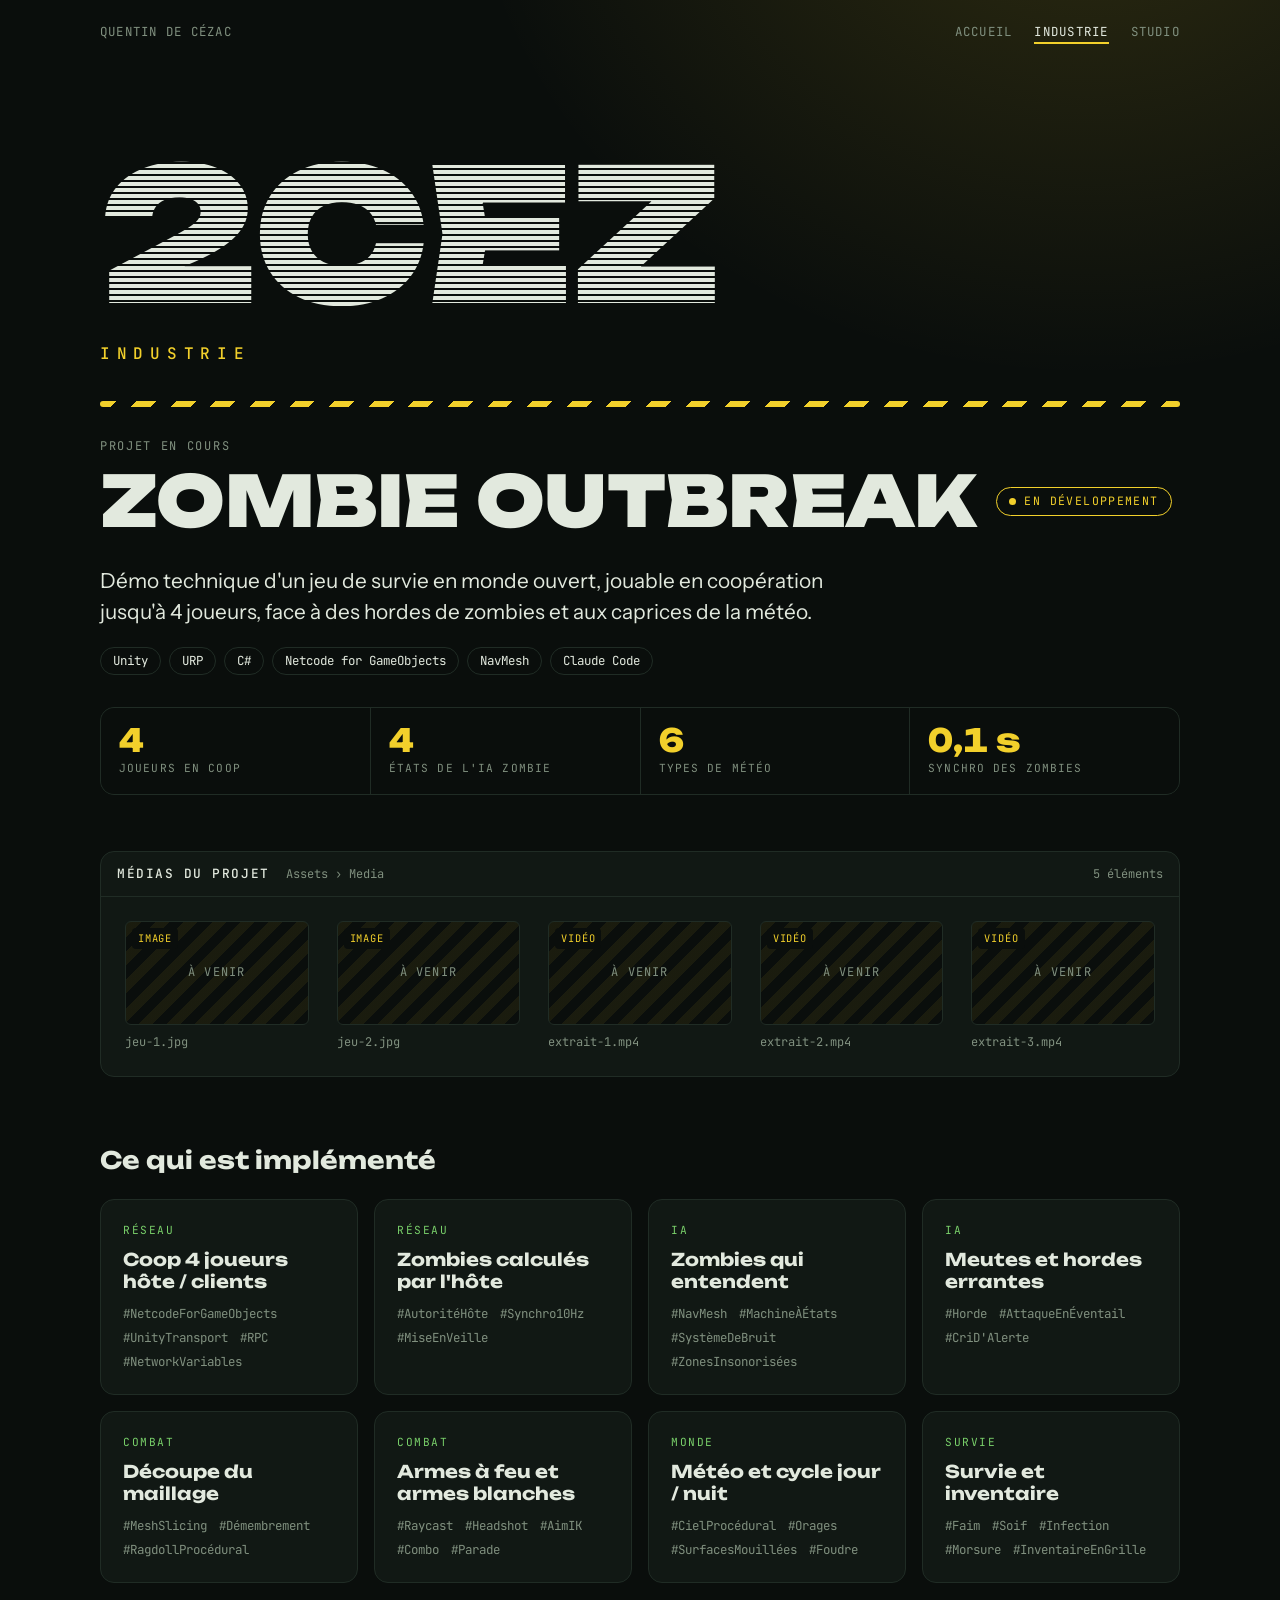
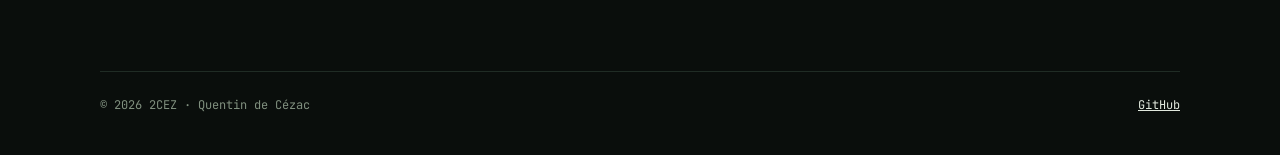
==== industrie.html @ fb358bf8 "Add files via upload" ====
<!DOCTYPE html>
<html lang="fr" data-page="industrie">
<head>
  <meta charset="UTF-8">
  <meta name="viewport" content="width=device-width, initial-scale=1, viewport-fit=cover">
  <title>2CEZ Industrie</title>
  <meta name="description" content="2CEZ Industrie : Zombie Outbreak, jeu vidéo en développement sous Unity.">
  <link rel="preconnect" href="https://fonts.googleapis.com">
  <link rel="preconnect" href="https://fonts.gstatic.com" crossorigin>
  <link rel="stylesheet" href="https://fonts.googleapis.com/css2?family=Instrument+Sans:wght@400;500;600&family=Instrument+Serif:ital@0;1&family=JetBrains+Mono:wght@400;500&family=Unbounded:wght@500;700;800;900&display=swap">
  <link rel="stylesheet" href="style.css">
</head>
<body>
  <div class="wrap">

    <header class="nav">
      <a href="./">Quentin de Cézac</a>
      <nav class="nav-links" aria-label="Navigation principale">
        <a href="./">Accueil</a>
        <a href="industrie.html" aria-current="page">Industrie</a>
        <a href="studio.html">Studio</a>
      </nav>
    </header>

    <main>
      <section class="hero">
        <h1 class="logo logo--glitch">
          <span class="glitch-box">
            <span class="logo-word" data-text="2CEZ">2CEZ</span>
            <span class="scan" aria-hidden="true"></span>
          </span>
          <span class="logo-sub">Industrie</span>
        </h1>
      </section>

      <section class="game">
        <p class="eyebrow">Projet en cours</p>
        <div class="game-head">
          <h2 class="game-title">ZOMBIE OUTBREAK</h2>
          <span class="status"><span class="status-dot"></span>En développement</span>
        </div>

        <p class="lede">Démo technique d'un jeu de survie en monde ouvert, jouable en coopération jusqu'à 4 joueurs, face à des hordes de zombies et aux caprices de la météo.</p>

        <ul class="tags">
          <li>Unity</li>
          <li>URP</li>
          <li>C#</li>
          <li>Netcode for GameObjects</li>
          <li>NavMesh</li>
          <li>Claude Code</li>
        </ul>

        <dl class="figures">
          <div><dt>Joueurs en coop</dt><dd>4</dd></div>
          <div><dt>États de l'IA zombie</dt><dd>4</dd></div>
          <div><dt>Types de météo</dt><dd>6</dd></div>
          <div><dt>Synchro des zombies</dt><dd>0,1 s</dd></div>
        </dl>
      </section>

      <!-- Inspiré de la fenêtre « Project » de Unity -->
      <section class="project" aria-labelledby="titre-medias">
        <header class="project-bar">
          <h2 id="titre-medias">Médias du projet</h2>
          <span class="path">Assets › Media</span>
          <span class="count">5 éléments</span>
        </header>

        <div class="assets">
          <button class="asset" type="button" data-type="image" data-src="images/jeu-1.jpg" data-caption="Capture d'écran 1">
            <span class="asset-thumb">
              <img src="images/jeu-1.jpg" alt="Capture d'écran 1 de Zombie Outbreak" loading="lazy">
              <span class="asset-empty">À venir</span>
              <span class="asset-kind">Image</span>
            </span>
            <span class="asset-name">jeu-1.jpg</span>
          </button>

          <button class="asset" type="button" data-type="image" data-src="images/jeu-2.jpg" data-caption="Capture d'écran 2">
            <span class="asset-thumb">
              <img src="images/jeu-2.jpg" alt="Capture d'écran 2 de Zombie Outbreak" loading="lazy">
              <span class="asset-empty">À venir</span>
              <span class="asset-kind">Image</span>
            </span>
            <span class="asset-name">jeu-2.jpg</span>
          </button>

          <button class="asset" type="button" data-type="video" data-src="videos/extrait-1.mp4" data-caption="Extrait vidéo 1">
            <span class="asset-thumb">
              <video src="videos/extrait-1.mp4#t=0.5" muted playsinline preload="metadata"></video>
              <span class="asset-empty">À venir</span>
              <span class="asset-kind">Vidéo</span>
            </span>
            <span class="asset-name">extrait-1.mp4</span>
          </button>

          <button class="asset" type="button" data-type="video" data-src="videos/extrait-2.mp4" data-caption="Extrait vidéo 2">
            <span class="asset-thumb">
              <video src="videos/extrait-2.mp4#t=0.5" muted playsinline preload="metadata"></video>
              <span class="asset-empty">À venir</span>
              <span class="asset-kind">Vidéo</span>
            </span>
            <span class="asset-name">extrait-2.mp4</span>
          </button>

          <button class="asset" type="button" data-type="video" data-src="videos/extrait-3.mp4" data-caption="Extrait vidéo 3">
            <span class="asset-thumb">
              <video src="videos/extrait-3.mp4#t=0.5" muted playsinline preload="metadata"></video>
              <span class="asset-empty">À venir</span>
              <span class="asset-kind">Vidéo</span>
            </span>
            <span class="asset-name">extrait-3.mp4</span>
          </button>
        </div>
      </section>

      <section class="features" aria-labelledby="titre-implemente">
        <h2 id="titre-implemente" class="section-title">Ce qui est implémenté</h2>
        <div class="feature-grid">
          <article class="feature">
            <span class="feature-k">Réseau</span>
            <h3>Coop 4 joueurs hôte / clients</h3>
            <ul class="hashtags"><li>#NetcodeForGameObjects</li><li>#UnityTransport</li><li>#RPC</li><li>#NetworkVariables</li></ul>
          </article>
          <article class="feature">
            <span class="feature-k">Réseau</span>
            <h3>Zombies calculés par l'hôte</h3>
            <ul class="hashtags"><li>#AutoritéHôte</li><li>#Synchro10Hz</li><li>#MiseEnVeille</li></ul>
          </article>
          <article class="feature">
            <span class="feature-k">IA</span>
            <h3>Zombies qui entendent</h3>
            <ul class="hashtags"><li>#NavMesh</li><li>#MachineÀÉtats</li><li>#SystèmeDeBruit</li><li>#ZonesInsonorisées</li></ul>
          </article>
          <article class="feature">
            <span class="feature-k">IA</span>
            <h3>Meutes et hordes errantes</h3>
            <ul class="hashtags"><li>#Horde</li><li>#AttaqueEnÉventail</li><li>#CriD'Alerte</li></ul>
          </article>
          <article class="feature">
            <span class="feature-k">Combat</span>
            <h3>Découpe du maillage</h3>
            <ul class="hashtags"><li>#MeshSlicing</li><li>#Démembrement</li><li>#RagdollProcédural</li></ul>
          </article>
          <article class="feature">
            <span class="feature-k">Combat</span>
            <h3>Armes à feu et armes blanches</h3>
            <ul class="hashtags"><li>#Raycast</li><li>#Headshot</li><li>#AimIK</li><li>#Combo</li><li>#Parade</li></ul>
          </article>
          <article class="feature">
            <span class="feature-k">Monde</span>
            <h3>Météo et cycle jour / nuit</h3>
            <ul class="hashtags"><li>#CielProcédural</li><li>#Orages</li><li>#SurfacesMouillées</li><li>#Foudre</li></ul>
          </article>
          <article class="feature">
            <span class="feature-k">Survie</span>
            <h3>Survie et inventaire</h3>
            <ul class="hashtags"><li>#Faim</li><li>#Soif</li><li>#Infection</li><li>#Morsure</li><li>#InventaireEnGrille</li></ul>
          </article>
        </div>
      </section>
    </main>

    <!-- Visionneuse qui s'ouvre au clic sur un média -->
    <dialog id="visionneuse" class="viewer" aria-label="Visionneuse des médias">
      <div class="viewer-top">
        <span class="viewer-count"></span>
        <button class="btn-ghost viewer-close" type="button">Fermer</button>
      </div>
      <div class="viewer-stage"></div>
      <div class="viewer-bottom">
        <button class="btn-ghost viewer-prev" type="button">← Précédent</button>
        <p class="viewer-caption"></p>
        <button class="btn-ghost viewer-next" type="button">Suivant →</button>
      </div>
    </dialog>

    <footer class="foot">
      <span>© 2026 2CEZ · Quentin de Cézac</span>
      <a href="https://github.com/2cez" target="_blank" rel="noopener">GitHub</a>
    </footer>

  </div>
  <script src="script.js"></script>
</body>
</html>
---- style.css ----
/* =========================================================
   2CEZ — style commun aux trois pages
   Mise en page : une colonne centrée. Le logo 2CEZ ouvre
   chaque page, puis vient le contenu propre à la page.
   Chaque page change de couleurs grâce à html[data-page].
   ========================================================= */

/* Transition douce du logo d'une page à l'autre (Chrome, Edge) */
@view-transition {
  navigation: auto;
}

/* ---------- 1. Les couleurs et les polices (tokens) ---------- */

/* Accueil : encre violette + le rouge-orangé de 2CEZ */
:root {
  color-scheme: dark;
  --bg: #0e0d12;
  --bg-2: #17151d;
  --fg: #ece8f1;
  --muted: #8f8a9c;
  --line: #2a2733;
  --accent: #eb4f34;
  --accent-2: #f2b33d;

  /* Couleurs des deux univers, utilisées sur l'accueil */
  --c-studio: #ff6a2b;
  --c-industrie: #f2d02b;

  --f-display: "Unbounded", "Arial Black", system-ui, sans-serif;
  --f-body: "Instrument Sans", "Segoe UI", system-ui, sans-serif;
  --f-mono: "JetBrains Mono", ui-monospace, Consolas, monospace;
  --f-serif: "Instrument Serif", Georgia, "Times New Roman", serif;

  --radius: 14px;
}

/* Studio : braise et ambre */
html[data-page="studio"] {
  --bg: #130d0a;
  --bg-2: #1e1511;
  --fg: #f4ebe3;
  --muted: #a8968a;
  --line: #372820;
  --accent: #ff6a2b;
  --accent-2: #ffc451;
}

/* Industrie : zone de quarantaine (noir verdâtre, jaune danger) */
html[data-page="industrie"] {
  --bg: #0a0e0c;
  --bg-2: #111814;
  --fg: #e2e9de;
  --muted: #80907f;
  --line: #202c25;
  --accent: #f2d02b;
  --accent-2: #79d06a;
}

/* ---------- 2. Bases ---------- */

*,
*::before,
*::after {
  box-sizing: border-box;
}

html {
  background-color: var(--bg);
}

body {
  margin: 0;
  min-height: 100vh;
  background-color: var(--bg);
  background-image: radial-gradient(70% 45% at 85% -10%, color-mix(in srgb, var(--accent) 16%, transparent), transparent 70%);
  background-repeat: no-repeat;
  color: var(--fg);
  font-family: var(--f-body);
  font-size: 1.0625rem;
  line-height: 1.6;
  padding-left: max(16px, env(safe-area-inset-left, 0px));
  padding-right: max(16px, env(safe-area-inset-right, 0px));
}

img,
video {
  display: block;
  max-width: 100%;
}

a {
  color: inherit;
}

:focus-visible {
  outline: 2px solid var(--accent);
  outline-offset: 3px;
  border-radius: 4px;
}

.visually-hidden {
  position: absolute;
  width: 1px;
  height: 1px;
  overflow: hidden;
  clip-path: inset(50%);
  white-space: nowrap;
}

.wrap {
  max-width: 1080px;
  margin-inline: auto;
}

/* ---------- 3. Navigation ---------- */

.nav {
  display: flex;
  flex-wrap: wrap;
  justify-content: space-between;
  align-items: center;
  gap: 12px 24px;
  padding-block: 22px;
  font-family: var(--f-mono);
  font-size: 0.78rem;
  letter-spacing: 0.1em;
  text-transform: uppercase;
}

.nav a {
  color: var(--muted);
  text-decoration: none;
  transition: color 0.2s;
}

.nav a:hover,
.nav a[aria-current="page"] {
  color: var(--fg);
}

.nav-links {
  display: flex;
  gap: 22px;
}

.nav-links a[aria-current="page"] {
  box-shadow: 0 2px 0 var(--accent);
}

/* ---------- 4. Le logo 2CEZ ---------- */

.hero {
  padding-block: clamp(32px, 7vw, 88px) 40px;
}

.logo {
  view-transition-name: brand;
  margin: 0;
  font-family: var(--f-display);
  font-weight: 900;
  font-size: clamp(4.2rem, 21vw, 11.5rem);
  line-height: 0.9;
  letter-spacing: -0.02em;
}

.logo-sub {
  display: block;
  margin-top: 0.9rem;
  font-family: var(--f-mono);
  font-weight: 500;
  font-size: clamp(0.8rem, 1.6vw, 1rem);
  letter-spacing: 0.42em;
  text-transform: uppercase;
  color: var(--accent);
}

/* Accueil : les lettres montent puis un reflet les traverse */
.logo--home .l {
  display: inline-block;
  background-image: linear-gradient(100deg, var(--fg) 0 40%, var(--accent-2) 48%, var(--accent) 53%, var(--fg) 61% 100%);
  background-size: 320% 100%;
  background-position: 100% 0;
  -webkit-background-clip: text;
  background-clip: text;
  color: transparent;
  animation:
    rise 0.9s cubic-bezier(0.2, 0.8, 0.2, 1) both,
    sheen 2.2s ease-in-out both;
  animation-delay: calc(var(--i) * 90ms), calc(0.9s + var(--i) * 90ms);
}

.logo--home:hover .l {
  animation: sheen-again 1.4s ease-in-out both;
  animation-delay: calc(var(--i) * 70ms);
}

@keyframes rise {
  from {
    transform: translateY(0.3em);
    opacity: 0.15;
  }
}

@keyframes sheen {
  from { background-position: 100% 0; }
  to { background-position: 0% 0; }
}

@keyframes sheen-again {
  from { background-position: 100% 0; }
  to { background-position: 0% 0; }
}

/* Petites barres de signal sous le logo */
.signal {
  display: flex;
  align-items: flex-end;
  gap: 4px;
  height: 28px;
  margin-top: 28px;
}

.signal i {
  width: 4px;
  height: 100%;
  border-radius: 2px;
  background: var(--accent);
  transform-origin: bottom;
  transform: scaleY(0.3);
  animation: pulse 1.4s ease-in-out infinite;
  animation-delay: var(--d);
}

@keyframes pulse {
  0%, 100% { transform: scaleY(0.2); }
  50% { transform: scaleY(1); }
}

/* Accueil et Studio : le logo est dessiné dans un canvas.
   Les lettres « de secours » s'affichent tant que le canvas n'est pas prêt. */
.logo--canvas canvas {
  display: none;
  max-width: 100%;
}

.logo--canvas.is-live canvas {
  display: block;
}

.logo--canvas.is-live .logo-fallback {
  display: none;
}

.logo--home canvas {
  cursor: crosshair;
}

.logo--fire .logo-fallback {
  display: block;
  background-image: linear-gradient(to top, var(--accent), var(--accent-2));
  -webkit-background-clip: text;
  background-clip: text;
  color: transparent;
}

/* Industrie : lettres à lignes de balayage, qui « buggent » */
.logo--glitch .logo-word {
  position: relative;
  display: inline-block;
  background-image: repeating-linear-gradient(to bottom, var(--fg) 0 4px, transparent 4px 6px);
  -webkit-background-clip: text;
  background-clip: text;
  color: transparent;
}

.logo--glitch .logo-word::before,
.logo--glitch .logo-word::after {
  content: attr(data-text);
  position: absolute;
  inset: 0;
  clip-path: inset(100% 0 0 0);
}

.logo--glitch .logo-word::before {
  color: var(--accent);
  animation: glitch-a 3.4s infinite steps(1);
}

.logo--glitch .logo-word::after {
  color: var(--accent-2);
  animation: glitch-b 2.9s infinite steps(1);
}

/* Industrie : une ligne de scanner balaie le logo, qui tremble parfois */
.glitch-box {
  position: relative;
  display: inline-block;
  overflow: hidden;
  animation: jitter 4.2s infinite steps(1);
}

.scan {
  position: absolute;
  left: 0;
  right: 0;
  top: -25%;
  height: 22%;
  background: linear-gradient(to bottom, transparent, color-mix(in srgb, var(--accent-2) 45%, transparent), transparent);
  mix-blend-mode: screen;
  pointer-events: none;
  animation: scan 3.2s linear infinite;
}

@keyframes scan {
  to { top: 105%; }
}

@keyframes jitter {
  0%, 92%, 100% { filter: none; transform: none; }
  93% { filter: drop-shadow(-4px 0 var(--accent)) drop-shadow(4px 0 var(--accent-2)); transform: translateX(3px) skewX(-4deg); }
  95% { filter: drop-shadow(3px 0 var(--accent)) drop-shadow(-3px 0 var(--accent-2)); transform: translateX(-2px); }
}

@keyframes glitch-a {
  0%, 84%, 100% { clip-path: inset(100% 0 0 0); transform: none; }
  86% { clip-path: inset(12% 0 64% 0); transform: translateX(-0.05em); }
  89% { clip-path: inset(58% 0 18% 0); transform: translateX(0.04em); }
  92% { clip-path: inset(34% 0 44% 0); transform: translateX(-0.02em); }
}

@keyframes glitch-b {
  0%, 78%, 100% { clip-path: inset(100% 0 0 0); transform: none; }
  80% { clip-path: inset(70% 0 6% 0); transform: translateX(0.05em); }
  83% { clip-path: inset(4% 0 80% 0); transform: translateX(-0.03em); }
}

/* ---------- 5. Textes communs ---------- */

.lede {
  max-width: 52ch;
  margin: 28px 0 0;
  font-size: clamp(1.1rem, 2vw, 1.3rem);
  line-height: 1.5;
  text-wrap: pretty;
}

/* Citation de l'accueil */
.quote {
  position: relative;
  max-width: 42ch;
  margin: 44px 0 0;
  padding-left: clamp(20px, 3vw, 32px);
  border-left: 2px solid var(--accent);
}

.quote blockquote {
  margin: 0;
}

.quote p {
  margin: 0;
  font-family: var(--f-serif);
  font-style: italic;
  font-size: clamp(1.5rem, 3.4vw, 2.3rem);
  line-height: 1.2;
  text-wrap: balance;
}

.quote p::before {
  content: "« ";
  color: var(--accent);
}

.quote p::after {
  content: " »";
  color: var(--accent);
}

.quote figcaption {
  margin-top: 14px;
  font-family: var(--f-mono);
  font-size: 0.78rem;
  letter-spacing: 0.18em;
  text-transform: uppercase;
  color: var(--muted);
}

.quote figcaption::before {
  content: "— ";
  color: var(--accent-2);
}

.eyebrow {
  margin: 0 0 10px;
  font-family: var(--f-mono);
  font-size: 0.75rem;
  letter-spacing: 0.14em;
  text-transform: uppercase;
  color: var(--muted);
}

.status {
  display: inline-flex;
  align-items: center;
  gap: 8px;
  width: fit-content;
  padding: 4px 12px;
  border: 1px solid currentColor;
  border-radius: 999px;
  font-family: var(--f-mono);
  font-size: 0.72rem;
  letter-spacing: 0.12em;
  text-transform: uppercase;
  color: var(--c-industrie);
}

html[data-page="industrie"] .status {
  color: var(--accent);
}

.status-dot {
  width: 7px;
  height: 7px;
  border-radius: 50%;
  background: currentColor;
  animation: blink 1.6s steps(2, start) infinite;
}

@keyframes blink {
  to { visibility: hidden; }
}

.tags {
  display: flex;
  flex-wrap: wrap;
  gap: 8px;
  margin: 20px 0 0;
  padding: 0;
  list-style: none;
}

.tags li {
  padding: 3px 12px;
  border: 1px solid var(--line);
  border-radius: 999px;
  font-family: var(--f-mono);
  font-size: 0.78rem;
  color: var(--fg);
}

.btn {
  display: inline-flex;
  align-items: center;
  gap: 8px;
  padding: 10px 18px;
  border: 1px solid var(--accent);
  border-radius: 999px;
  background: transparent;
  color: var(--accent);
  font: 500 0.9rem var(--f-body);
  text-decoration: none;
  cursor: pointer;
  transition: background 0.2s, color 0.2s;
}

.btn:hover {
  background: var(--accent);
  color: var(--bg);
}

.btn[aria-disabled="true"] {
  opacity: 0.55;
  cursor: not-allowed;
}

.btn[aria-disabled="true"]:hover {
  background: transparent;
  color: var(--accent);
}

/* ---------- 6. Accueil : les deux portes ---------- */

.doors {
  display: grid;
  grid-template-columns: repeat(auto-fit, minmax(min(100%, 320px), 1fr));
  gap: 16px;
  margin-top: 24px;
}

.door {
  --door: var(--accent);
  position: relative;
  display: flex;
  flex-direction: column;
  gap: 14px;
  min-height: 270px;
  padding: 30px 28px 26px;
  overflow: hidden;
  border: 1px solid var(--line);
  border-radius: var(--radius);
  background: var(--bg-2);
  color: var(--fg);
  text-decoration: none;
  transition: border-color 0.25s, transform 0.25s;
}

.door:hover,
.door:focus-visible {
  border-color: var(--door);
  transform: translateY(-3px);
}

.door--industrie {
  --door: var(--c-industrie);
}

.door--studio {
  --door: var(--c-studio);
  background-image: radial-gradient(90% 80% at 100% 100%, color-mix(in srgb, var(--c-studio) 18%, transparent), transparent 70%);
}

/* Bande « danger » en haut de la porte du jeu */
.door--industrie::before {
  content: "";
  position: absolute;
  inset: 0 0 auto;
  height: 6px;
  background: repeating-linear-gradient(-45deg, var(--c-industrie) 0 12px, transparent 12px 24px);
}

.door-label {
  font-family: var(--f-mono);
  font-size: 0.72rem;
  letter-spacing: 0.14em;
  text-transform: uppercase;
  color: var(--door);
}

.door-title {
  font-family: var(--f-display);
  font-weight: 800;
  font-size: clamp(1.7rem, 4.2vw, 2.5rem);
  line-height: 1.02;
  text-wrap: balance;
}

.door-meta {
  color: var(--muted);
}

.door-cta {
  margin-top: auto;
  font-weight: 600;
  color: var(--door);
}

.facts {
  display: grid;
  grid-template-columns: repeat(auto-fit, minmax(min(100%, 220px), 1fr));
  gap: 24px;
  margin-top: 56px;
  padding-top: 24px;
  border-top: 1px solid var(--line);
}

.fact {
  display: flex;
  flex-direction: column;
  gap: 4px;
}

.fact-k {
  font-family: var(--f-mono);
  font-size: 0.72rem;
  letter-spacing: 0.14em;
  text-transform: uppercase;
  color: var(--muted);
}

/* ---------- 7. Studio ---------- */

.viz {
  display: block;
  width: 100%;
  height: 110px;
  margin-block: 8px 44px;
  border-bottom: 1px solid var(--line);
}

.crates {
  display: grid;
  grid-template-columns: repeat(auto-fit, minmax(min(100%, 420px), 1fr));
  gap: 40px;
}

.crate {
  min-width: 0;
}

.crate-head {
  display: flex;
  align-items: baseline;
  justify-content: space-between;
  gap: 12px;
  padding-bottom: 10px;
  margin-bottom: 8px;
  border-bottom: 1px solid var(--line);
}

.crate-head h2 {
  margin: 0;
  font-family: var(--f-display);
  font-weight: 700;
  font-size: 1.5rem;
}

.crate-count {
  font-family: var(--f-mono);
  font-size: 0.75rem;
  letter-spacing: 0.1em;
  text-transform: uppercase;
  color: var(--muted);
}

.tracklist {
  display: grid;
  gap: 4px;
  margin: 0;
  padding: 0;
  list-style: none;
}

.track {
  display: grid;
  grid-template-columns: 72px minmax(0, 1fr) auto;
  align-items: center;
  gap: 16px;
  padding: 10px;
  border-radius: 12px;
  transition: background 0.2s;
}

.track:hover,
.track.is-current {
  background: var(--bg-2);
}

.cover {
  display: block;
  width: 72px;
  height: 72px;
  border-radius: 8px;
}

.t-info {
  min-width: 0;
}

.t-title {
  display: block;
  font-weight: 600;
  font-size: 1.05rem;
}

.t-meta {
  display: block;
  font-family: var(--f-mono);
  font-size: 0.75rem;
  letter-spacing: 0.06em;
  color: var(--muted);
  font-variant-numeric: tabular-nums;
}

.t-progress {
  display: block;
  width: 100%;
  margin: 8px 0 0;
  accent-color: var(--accent);
}

.t-progress:disabled {
  opacity: 0.35;
}

.t-play {
  display: grid;
  place-items: center;
  width: 46px;
  height: 46px;
  border: 1px solid var(--line);
  border-radius: 50%;
  background: transparent;
  color: var(--fg);
  cursor: pointer;
  transition: border-color 0.2s, color 0.2s, background 0.2s;
}

.t-play:hover {
  border-color: var(--accent);
  color: var(--accent);
}

.t-play .i-pause,
.track.is-playing .t-play .i-play {
  display: none;
}

.track.is-playing .t-play .i-pause {
  display: block;
}

.track.is-playing .t-play {
  border-color: var(--accent);
  background: var(--accent);
  color: var(--bg);
}

.track.is-missing .t-play {
  opacity: 0.35;
  cursor: not-allowed;
}

.track.is-missing .t-progress {
  visibility: hidden;
}

.track.is-missing .t-duree {
  color: var(--accent-2);
}

.cloud {
  display: flex;
  flex-wrap: wrap;
  align-items: center;
  justify-content: space-between;
  gap: 16px;
  margin-top: 56px;
  padding: 22px 24px;
  border: 1px dashed var(--line);
  border-radius: var(--radius);
}

.cloud p {
  margin: 0;
}

.rights {
  max-width: 70ch;
  margin: 0;
  font-size: 0.75rem;
  color: var(--muted);
}

/* ---------- 8. Industrie ---------- */

.game {
  position: relative;
  padding-top: 36px;
}

/* Ruban de quarantaine */
.game::before {
  content: "";
  position: absolute;
  inset: 0 0 auto;
  height: 6px;
  border-radius: 3px;
  background: repeating-linear-gradient(-45deg, var(--accent) 0 14px, var(--bg) 14px 28px);
}

.game-head {
  display: flex;
  flex-wrap: wrap;
  align-items: center;
  gap: 12px 20px;
}

.game-title {
  margin: 0;
  font-family: var(--f-display);
  font-weight: 900;
  font-size: clamp(2rem, 7vw, 4.4rem);
  line-height: 1;
  letter-spacing: -0.01em;
  text-wrap: balance;
}

/* Chiffres clés du jeu */
.figures {
  display: grid;
  grid-template-columns: repeat(auto-fit, minmax(min(100%, 150px), 1fr));
  gap: 1px;
  margin: 32px 0 0;
  overflow: hidden;
  border: 1px solid var(--line);
  border-radius: var(--radius);
  background: var(--line);
}

.figures div {
  display: flex;
  flex-direction: column-reverse;
  gap: 4px;
  padding: 16px 18px;
  background: var(--bg);
}

.figures dt {
  font-family: var(--f-mono);
  font-size: 0.7rem;
  letter-spacing: 0.1em;
  text-transform: uppercase;
  color: var(--muted);
}

.figures dd {
  margin: 0;
  font-family: var(--f-display);
  font-weight: 800;
  font-size: 2rem;
  line-height: 1;
  color: var(--accent);
  font-variant-numeric: tabular-nums;
}

/* Fonctionnalités implémentées */
.features {
  margin-top: 64px;
}

.section-title {
  margin: 0 0 20px;
  font-family: var(--f-display);
  font-weight: 700;
  font-size: 1.5rem;
}

.feature-grid {
  display: grid;
  grid-template-columns: repeat(auto-fit, minmax(min(100%, 230px), 1fr));
  gap: 16px;
}

.feature {
  display: flex;
  flex-direction: column;
  gap: 8px;
  min-width: 0;
  padding: 22px;
  border: 1px solid var(--line);
  border-radius: var(--radius);
  background: var(--bg-2);
  transition: border-color 0.2s;
}

.feature:hover {
  border-color: color-mix(in srgb, var(--accent) 50%, var(--line));
}

.feature-k {
  font-family: var(--f-mono);
  font-size: 0.7rem;
  letter-spacing: 0.14em;
  text-transform: uppercase;
  color: var(--accent-2);
}

.feature h3 {
  margin: 0;
  font-family: var(--f-display);
  font-weight: 700;
  font-size: 1.1rem;
  line-height: 1.25;
}

.hashtags {
  display: flex;
  flex-wrap: wrap;
  gap: 4px 12px;
  margin: 4px 0 0;
  padding: 0;
  list-style: none;
  font-family: var(--f-mono);
  font-size: 0.78rem;
  color: var(--muted);
}

.feature code {
  margin-top: auto;
  padding-top: 10px;
  font-family: var(--f-mono);
  font-size: 0.72rem;
  color: var(--fg);
  overflow-wrap: anywhere;
}

.project {
  margin-top: 56px;
  overflow: hidden;
  border: 1px solid var(--line);
  border-radius: var(--radius);
  background: var(--bg-2);
}

.project-bar {
  display: flex;
  flex-wrap: wrap;
  align-items: baseline;
  gap: 6px 16px;
  padding: 12px 16px;
  border-bottom: 1px solid var(--line);
  font-family: var(--f-mono);
  font-size: 0.75rem;
}

.project-bar h2 {
  margin: 0;
  font-family: var(--f-mono);
  font-weight: 500;
  font-size: 0.8rem;
  letter-spacing: 0.12em;
  text-transform: uppercase;
}

.path {
  color: var(--muted);
}

.count {
  margin-left: auto;
  color: var(--muted);
}

.assets {
  display: grid;
  grid-template-columns: repeat(auto-fill, minmax(min(100%, 190px), 1fr));
  gap: 12px;
  padding: 16px;
}

.asset {
  display: flex;
  flex-direction: column;
  gap: 8px;
  padding: 8px;
  border: 0;
  border-radius: 10px;
  background: transparent;
  color: var(--fg);
  font: inherit;
  text-align: left;
  cursor: pointer;
}

.asset:hover,
.asset:focus-visible {
  background: color-mix(in srgb, var(--accent) 10%, transparent);
}

.asset-thumb {
  position: relative;
  display: block;
  max-width: 100%;
  aspect-ratio: 16 / 9;
  overflow: hidden;
  border: 1px solid var(--line);
  border-radius: 6px;
  background: var(--bg);
}

.asset-thumb img,
.asset-thumb video {
  width: 100%;
  height: 100%;
  object-fit: cover;
}

.asset-empty {
  display: none;
  position: absolute;
  inset: 0;
  place-items: center;
  font-family: var(--f-mono);
  font-size: 0.75rem;
  letter-spacing: 0.1em;
  text-transform: uppercase;
  color: var(--muted);
  background: repeating-linear-gradient(-45deg, transparent 0 10px, color-mix(in srgb, var(--accent) 7%, transparent) 10px 20px);
}

.asset.is-missing .asset-empty {
  display: grid;
}

.asset.is-missing img,
.asset.is-missing video {
  visibility: hidden;
}

.asset-kind {
  position: absolute;
  top: 6px;
  left: 6px;
  padding: 2px 6px;
  border-radius: 4px;
  background: var(--bg);
  font-family: var(--f-mono);
  font-size: 0.65rem;
  letter-spacing: 0.08em;
  text-transform: uppercase;
  color: var(--accent);
}

.asset-name {
  font-family: var(--f-mono);
  font-size: 0.75rem;
  color: var(--muted);
  text-align: center;
  overflow-wrap: anywhere;
}

/* Visionneuse plein écran */
.viewer {
  width: min(1000px, calc(100vw - 32px));
  max-height: calc(100vh - 32px);
  padding: 0;
  overflow: auto;
  border: 1px solid var(--line);
  border-radius: var(--radius);
  background: var(--bg);
  color: var(--fg);
}

.viewer::backdrop {
  background: rgba(4, 6, 5, 0.85);
}

.viewer-top,
.viewer-bottom {
  display: flex;
  align-items: center;
  justify-content: space-between;
  gap: 12px;
  padding: 10px 14px;
  font-family: var(--f-mono);
  font-size: 0.78rem;
}

.viewer-caption {
  flex: 1;
  margin: 0;
  text-align: center;
  color: var(--muted);
}

.viewer-stage {
  display: grid;
  place-items: center;
  aspect-ratio: 16 / 9;
  max-width: 100%;
  background: var(--bg-2);
}

.viewer-stage img,
.viewer-stage video {
  width: 100%;
  height: 100%;
  object-fit: contain;
}

.viewer-empty {
  padding: 24px;
  font-family: var(--f-mono);
  font-size: 0.85rem;
  color: var(--muted);
  text-align: center;
}

.btn-ghost {
  padding: 6px 12px;
  border: 1px solid var(--line);
  border-radius: 999px;
  background: transparent;
  color: var(--fg);
  font: inherit;
  cursor: pointer;
}

.btn-ghost:hover {
  border-color: var(--accent);
  color: var(--accent);
}

/* ---------- 9. Pied de page ---------- */

.foot {
  display: flex;
  flex-wrap: wrap;
  justify-content: space-between;
  align-items: flex-start;
  gap: 12px 24px;
  margin-top: 88px;
  padding-block: 24px 40px;
  border-top: 1px solid var(--line);
  font-family: var(--f-mono);
  font-size: 0.75rem;
  color: var(--muted);
}

.foot a {
  color: var(--fg);
}

/* ---------- 10. Moins d'animations si l'utilisateur le demande ---------- */

@media (prefers-reduced-motion: reduce) {
  *,
  *::before,
  *::after {
    animation: none !important;
    transition: none !important;
  }

  @view-transition {
    navigation: none;
  }
}
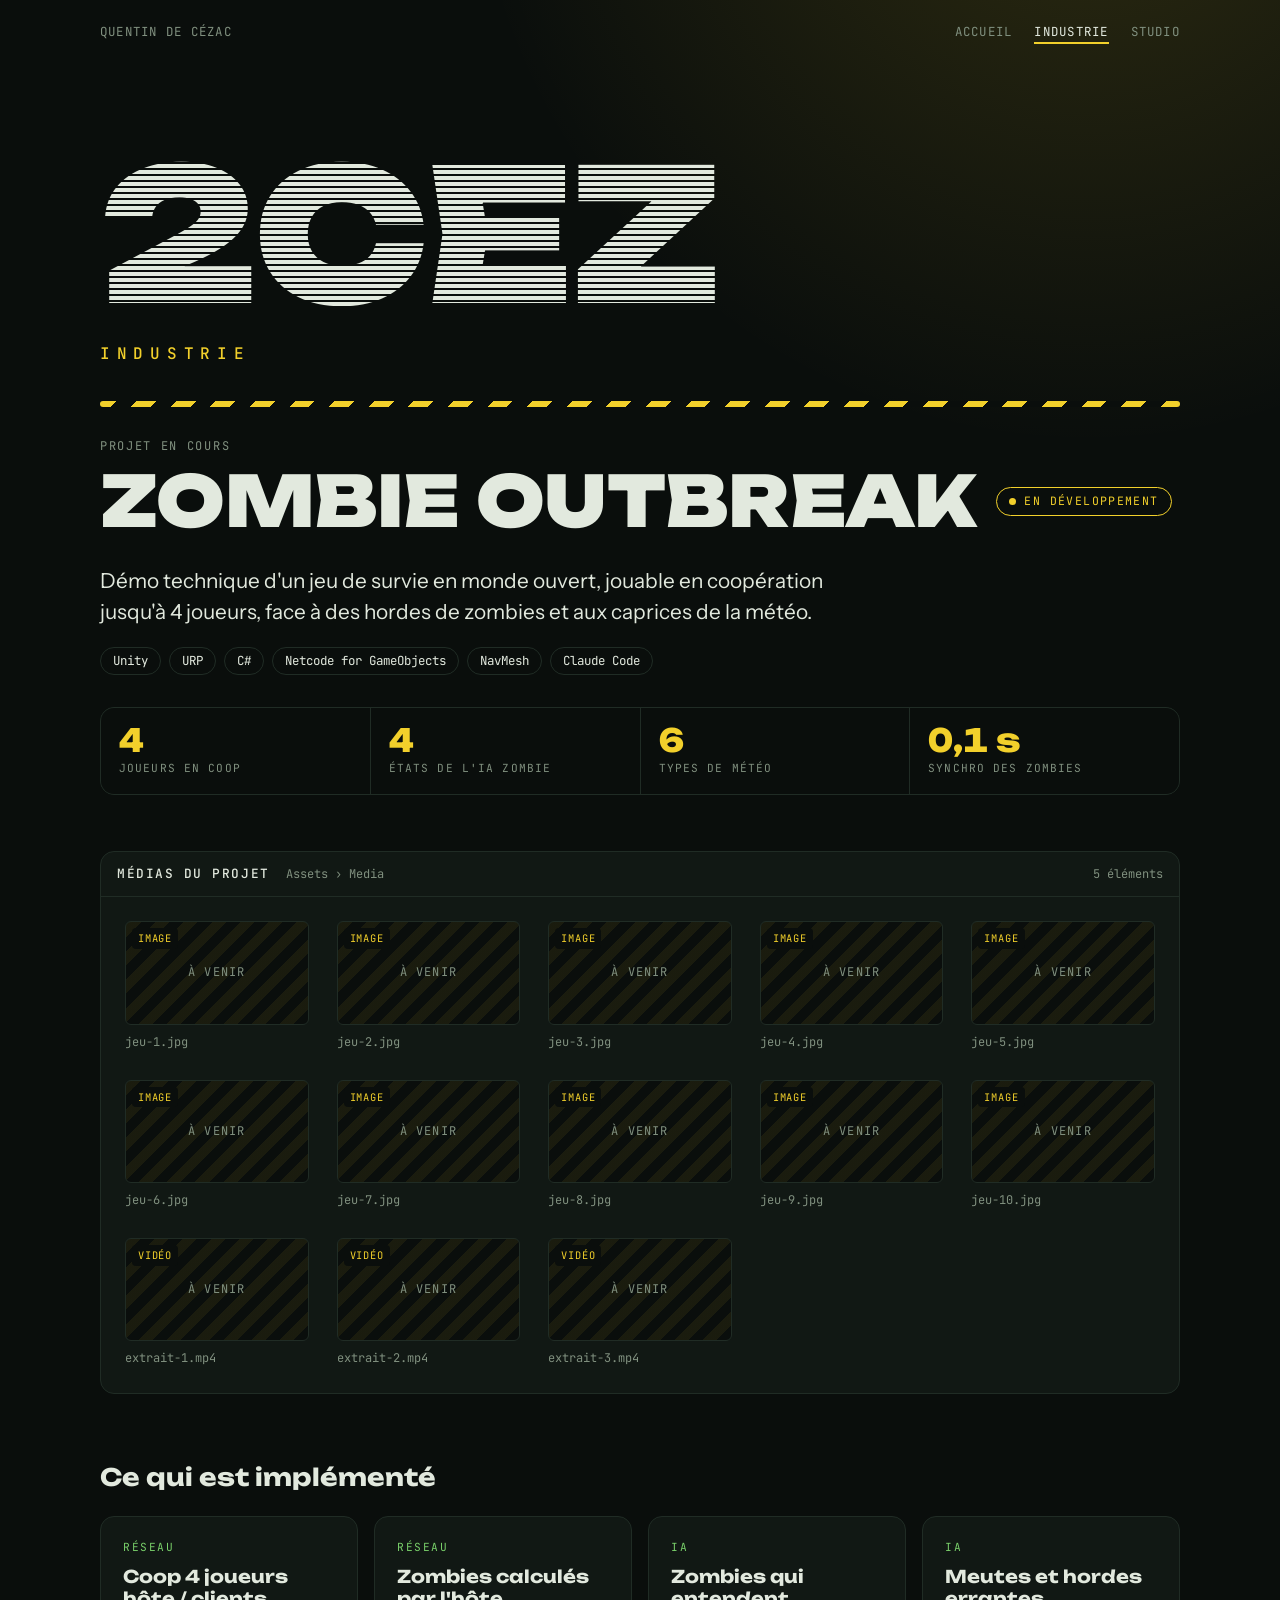
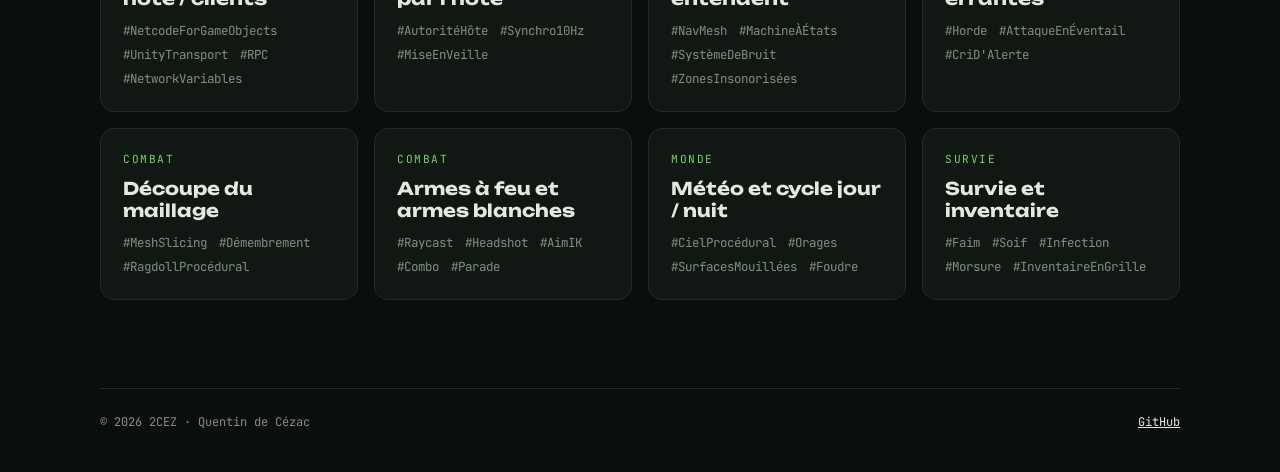
==== commit 5fb58483: "Update industrie.html" ====
--- a/industrie.html
+++ b/industrie.html
@@ -86,6 +86,78 @@
             <span class="asset-name">jeu-2.jpg</span>
           </button>
 
+              <button class="asset" type="button" data-type="image" data-src="images/jeu-3.jpg" data-caption="Capture d'écran 3">
+            <span class="asset-thumb">
+              <img src="images/jeu-3.jpg" alt="Capture d'écran 3 de Zombie Outbreak" loading="lazy">
+              <span class="asset-empty">À venir</span>
+              <span class="asset-kind">Image</span>
+            </span>
+            <span class="asset-name">jeu-3.jpg</span>
+          </button>
+
+              <button class="asset" type="button" data-type="image" data-src="images/jeu-4.jpg" data-caption="Capture d'écran 4">
+            <span class="asset-thumb">
+              <img src="images/jeu-4.jpg" alt="Capture d'écran 4 de Zombie Outbreak" loading="lazy">
+              <span class="asset-empty">À venir</span>
+              <span class="asset-kind">Image</span>
+            </span>
+            <span class="asset-name">jeu-4.jpg</span>
+          </button>
+
+              <button class="asset" type="button" data-type="image" data-src="images/jeu-5.jpg" data-caption="Capture d'écran 5">
+            <span class="asset-thumb">
+              <img src="images/jeu-5.jpg" alt="Capture d'écran 5 de Zombie Outbreak" loading="lazy">
+              <span class="asset-empty">À venir</span>
+              <span class="asset-kind">Image</span>
+            </span>
+            <span class="asset-name">jeu-5.jpg</span>
+          </button>
+
+              <button class="asset" type="button" data-type="image" data-src="images/jeu-6.jpg" data-caption="Capture d'écran 6">
+            <span class="asset-thumb">
+              <img src="images/jeu-6.jpg" alt="Capture d'écran 6 de Zombie Outbreak" loading="lazy">
+              <span class="asset-empty">À venir</span>
+              <span class="asset-kind">Image</span>
+            </span>
+            <span class="asset-name">jeu-6.jpg</span>
+          </button>
+
+              <button class="asset" type="button" data-type="image" data-src="images/jeu-7.jpg" data-caption="Capture d'écran 7">
+            <span class="asset-thumb">
+              <img src="images/jeu-7.jpg" alt="Capture d'écran 7 de Zombie Outbreak" loading="lazy">
+              <span class="asset-empty">À venir</span>
+              <span class="asset-kind">Image</span>
+            </span>
+            <span class="asset-name">jeu-7.jpg</span>
+          </button>
+
+              <button class="asset" type="button" data-type="image" data-src="images/jeu-8.jpg" data-caption="Capture d'écran 8">
+            <span class="asset-thumb">
+              <img src="images/jeu-8.jpg" alt="Capture d'écran 8 de Zombie Outbreak" loading="lazy">
+              <span class="asset-empty">À venir</span>
+              <span class="asset-kind">Image</span>
+            </span>
+            <span class="asset-name">jeu-8.jpg</span>
+          </button>
+
+              <button class="asset" type="button" data-type="image" data-src="images/jeu-9.jpg" data-caption="Capture d'écran 9">
+            <span class="asset-thumb">
+              <img src="images/jeu-9.jpg" alt="Capture d'écran 9 de Zombie Outbreak" loading="lazy">
+              <span class="asset-empty">À venir</span>
+              <span class="asset-kind">Image</span>
+            </span>
+            <span class="asset-name">jeu-9.jpg</span>
+          </button>
+
+              <button class="asset" type="button" data-type="image" data-src="images/jeu-10.jpg" data-caption="Capture d'écran 10">
+            <span class="asset-thumb">
+              <img src="images/jeu-10.jpg" alt="Capture d'écran 10 de Zombie Outbreak" loading="lazy">
+              <span class="asset-empty">À venir</span>
+              <span class="asset-kind">Image</span>
+            </span>
+            <span class="asset-name">jeu-10.jpg</span>
+          </button>
+          
           <button class="asset" type="button" data-type="video" data-src="videos/extrait-1.mp4" data-caption="Extrait vidéo 1">
             <span class="asset-thumb">
               <video src="videos/extrait-1.mp4#t=0.5" muted playsinline preload="metadata"></video>
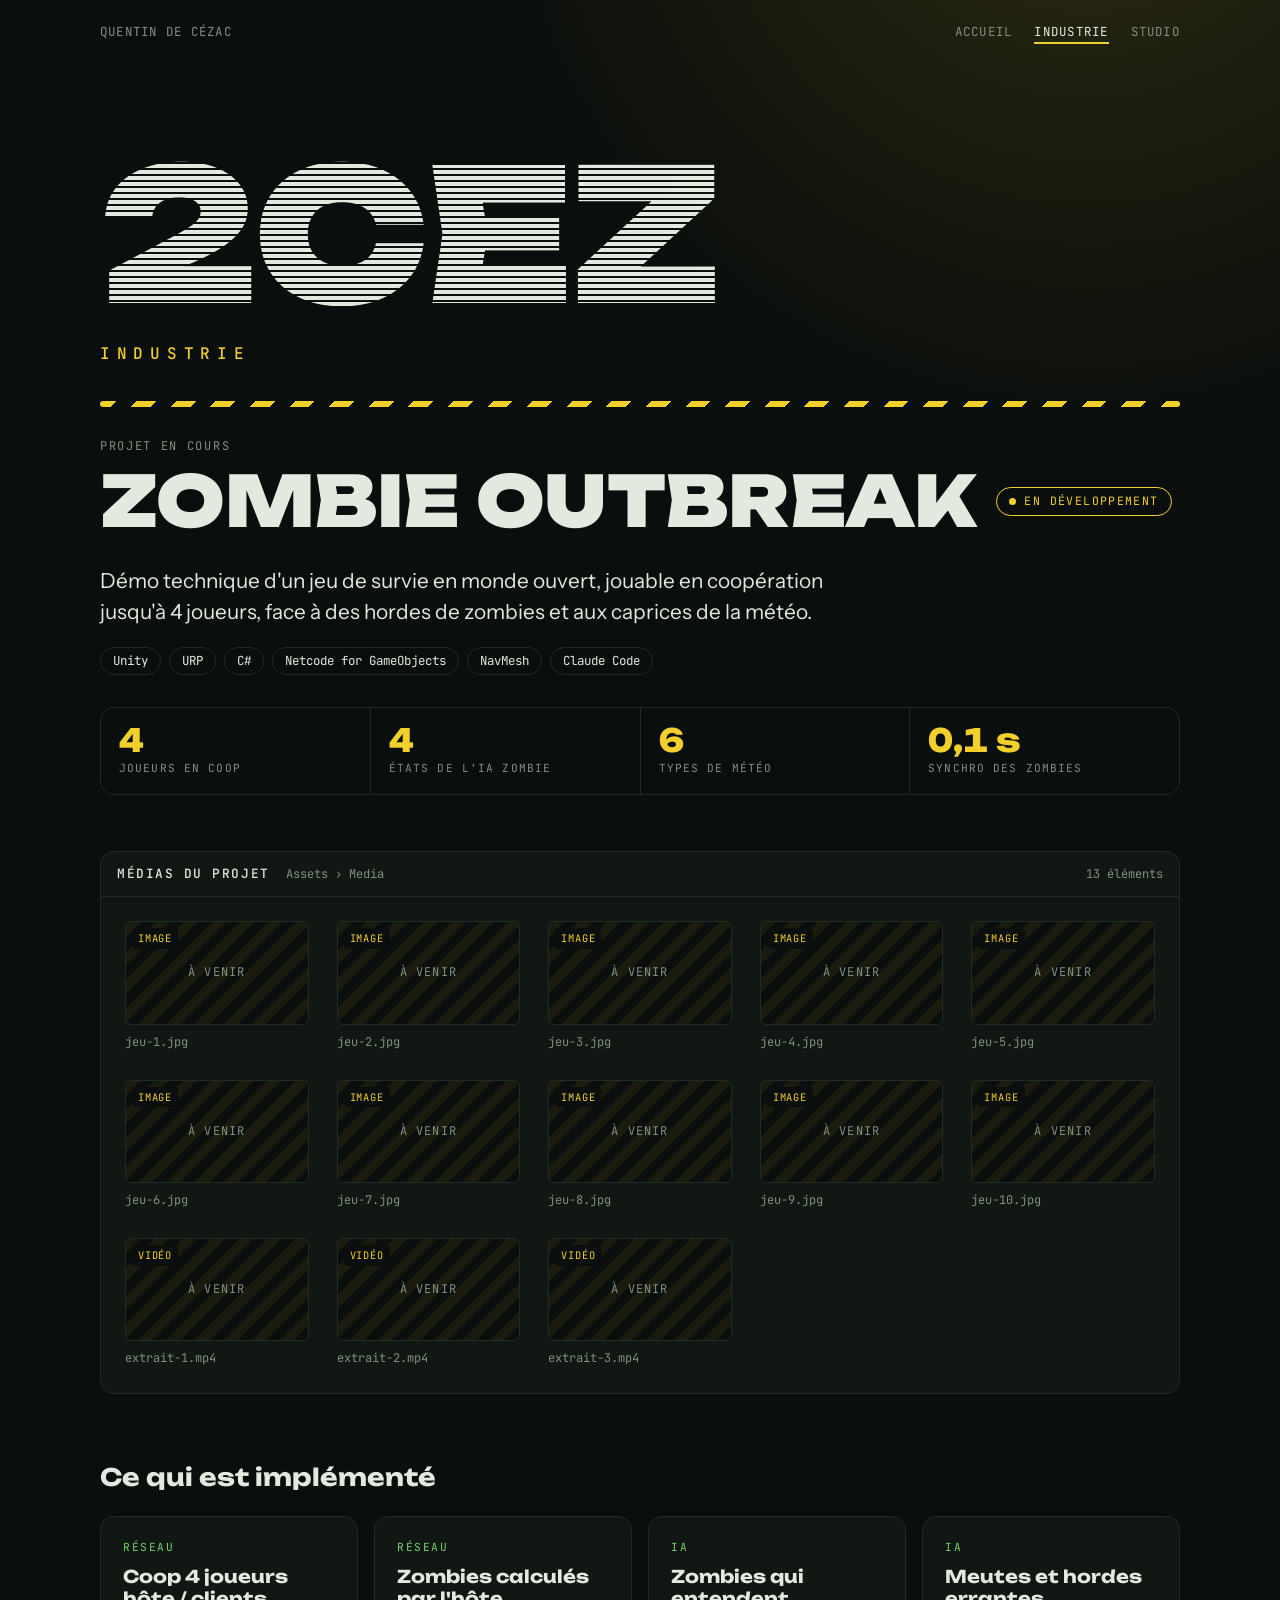
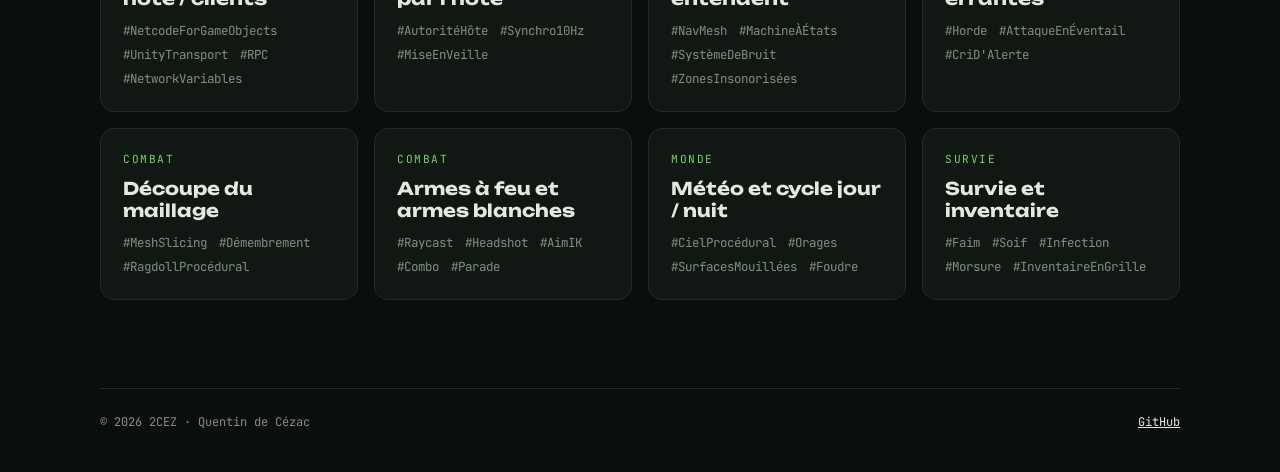
==== commit 6631d5a4: "Update industrie.html" ====
--- a/industrie.html
+++ b/industrie.html
@@ -64,7 +64,7 @@
         <header class="project-bar">
           <h2 id="titre-medias">Médias du projet</h2>
           <span class="path">Assets › Media</span>
-          <span class="count">5 éléments</span>
+          <span class="count">13 éléments</span>
         </header>
 
         <div class="assets">
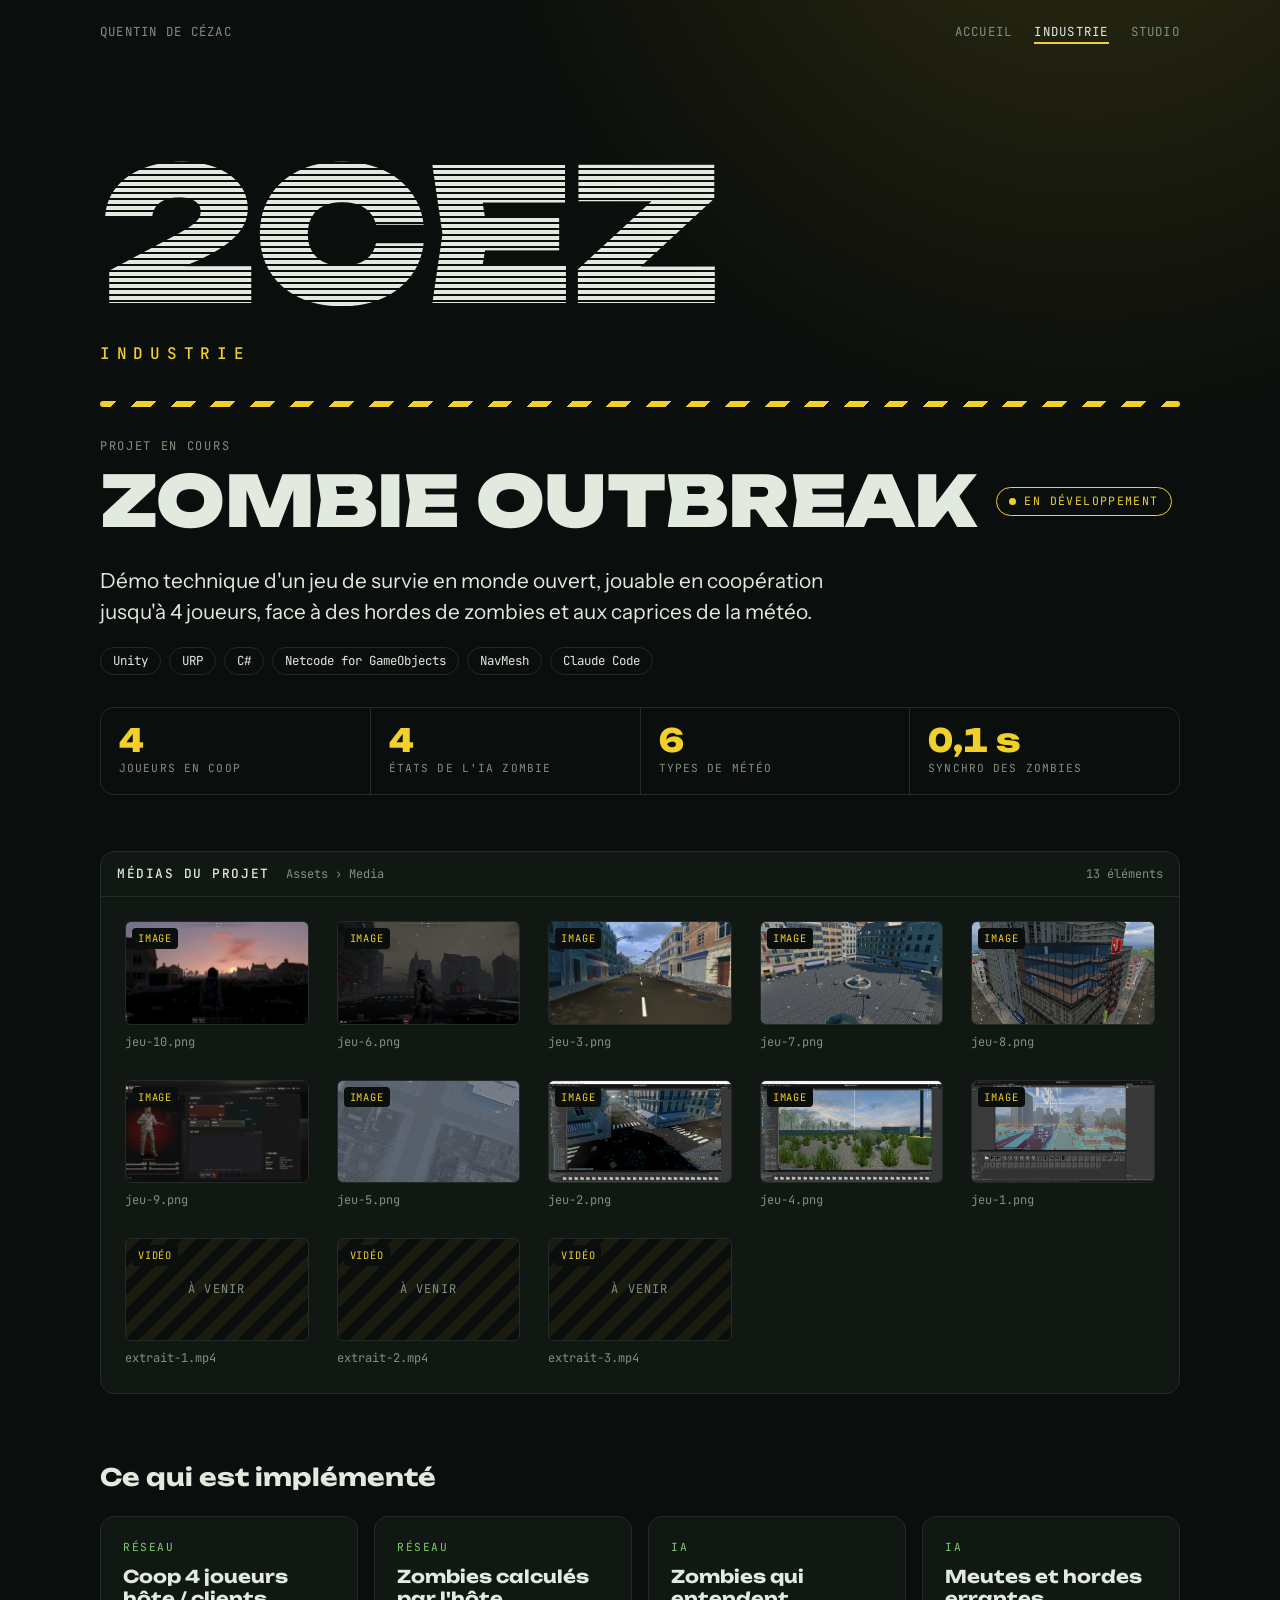
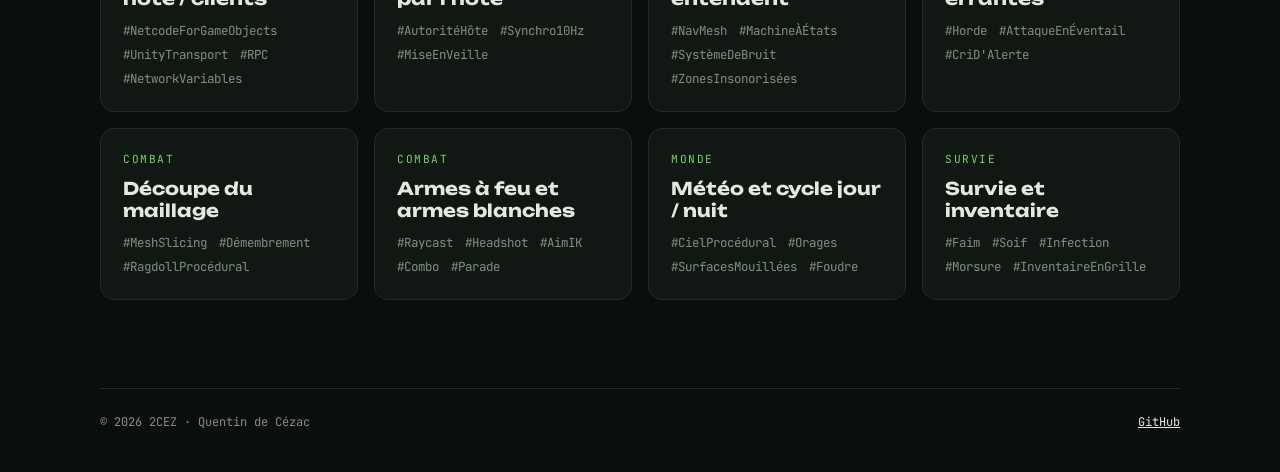
==== commit 955a0f9a: "Corrige la galerie du jeu et ajoute les vidéos - Les images pointent vers les fichiers .png réelleme" ====
--- a/industrie.html
+++ b/industrie.html
@@ -68,94 +68,95 @@
         </header>
 
         <div class="assets">
-          <button class="asset" type="button" data-type="image" data-src="images/jeu-1.jpg" data-caption="Capture d'écran 1">
-            <span class="asset-thumb">
-              <img src="images/jeu-1.jpg" alt="Capture d'écran 1 de Zombie Outbreak" loading="lazy">
-              <span class="asset-empty">À venir</span>
-              <span class="asset-kind">Image</span>
-            </span>
-            <span class="asset-name">jeu-1.jpg</span>
-          </button>
-
-          <button class="asset" type="button" data-type="image" data-src="images/jeu-2.jpg" data-caption="Capture d'écran 2">
-            <span class="asset-thumb">
-              <img src="images/jeu-2.jpg" alt="Capture d'écran 2 de Zombie Outbreak" loading="lazy">
-              <span class="asset-empty">À venir</span>
-              <span class="asset-kind">Image</span>
-            </span>
-            <span class="asset-name">jeu-2.jpg</span>
-          </button>
-
-              <button class="asset" type="button" data-type="image" data-src="images/jeu-3.jpg" data-caption="Capture d'écran 3">
-            <span class="asset-thumb">
-              <img src="images/jeu-3.jpg" alt="Capture d'écran 3 de Zombie Outbreak" loading="lazy">
-              <span class="asset-empty">À venir</span>
-              <span class="asset-kind">Image</span>
-            </span>
-            <span class="asset-name">jeu-3.jpg</span>
-          </button>
-
-              <button class="asset" type="button" data-type="image" data-src="images/jeu-4.jpg" data-caption="Capture d'écran 4">
-            <span class="asset-thumb">
-              <img src="images/jeu-4.jpg" alt="Capture d'écran 4 de Zombie Outbreak" loading="lazy">
-              <span class="asset-empty">À venir</span>
-              <span class="asset-kind">Image</span>
-            </span>
-            <span class="asset-name">jeu-4.jpg</span>
-          </button>
-
-              <button class="asset" type="button" data-type="image" data-src="images/jeu-5.jpg" data-caption="Capture d'écran 5">
-            <span class="asset-thumb">
-              <img src="images/jeu-5.jpg" alt="Capture d'écran 5 de Zombie Outbreak" loading="lazy">
-              <span class="asset-empty">À venir</span>
-              <span class="asset-kind">Image</span>
-            </span>
-            <span class="asset-name">jeu-5.jpg</span>
-          </button>
-
-              <button class="asset" type="button" data-type="image" data-src="images/jeu-6.jpg" data-caption="Capture d'écran 6">
-            <span class="asset-thumb">
-              <img src="images/jeu-6.jpg" alt="Capture d'écran 6 de Zombie Outbreak" loading="lazy">
-              <span class="asset-empty">À venir</span>
-              <span class="asset-kind">Image</span>
-            </span>
-            <span class="asset-name">jeu-6.jpg</span>
-          </button>
-
-              <button class="asset" type="button" data-type="image" data-src="images/jeu-7.jpg" data-caption="Capture d'écran 7">
-            <span class="asset-thumb">
-              <img src="images/jeu-7.jpg" alt="Capture d'écran 7 de Zombie Outbreak" loading="lazy">
-              <span class="asset-empty">À venir</span>
-              <span class="asset-kind">Image</span>
-            </span>
-            <span class="asset-name">jeu-7.jpg</span>
-          </button>
-
-              <button class="asset" type="button" data-type="image" data-src="images/jeu-8.jpg" data-caption="Capture d'écran 8">
-            <span class="asset-thumb">
-              <img src="images/jeu-8.jpg" alt="Capture d'écran 8 de Zombie Outbreak" loading="lazy">
-              <span class="asset-empty">À venir</span>
-              <span class="asset-kind">Image</span>
-            </span>
-            <span class="asset-name">jeu-8.jpg</span>
-          </button>
-
-              <button class="asset" type="button" data-type="image" data-src="images/jeu-9.jpg" data-caption="Capture d'écran 9">
-            <span class="asset-thumb">
-              <img src="images/jeu-9.jpg" alt="Capture d'écran 9 de Zombie Outbreak" loading="lazy">
-              <span class="asset-empty">À venir</span>
-              <span class="asset-kind">Image</span>
-            </span>
-            <span class="asset-name">jeu-9.jpg</span>
-          </button>
-
-              <button class="asset" type="button" data-type="image" data-src="images/jeu-10.jpg" data-caption="Capture d'écran 10">
-            <span class="asset-thumb">
-              <img src="images/jeu-10.jpg" alt="Capture d'écran 10 de Zombie Outbreak" loading="lazy">
-              <span class="asset-empty">À venir</span>
-              <span class="asset-kind">Image</span>
-            </span>
-            <span class="asset-name">jeu-10.jpg</span>
+          <!-- Captures en jeu d'abord, captures de l'éditeur Unity à la fin -->
+          <button class="asset" type="button" data-type="image" data-src="images/jeu-10.png" data-caption="Coucher de soleil sur le lotissement">
+            <span class="asset-thumb">
+              <img src="images/jeu-10.png" alt="Coucher de soleil sur le lotissement – Zombie Outbreak" loading="lazy">
+              <span class="asset-empty">À venir</span>
+              <span class="asset-kind">Image</span>
+            </span>
+            <span class="asset-name">jeu-10.png</span>
+          </button>
+
+          <button class="asset" type="button" data-type="image" data-src="images/jeu-6.png" data-caption="La ville sous la pluie, de nuit">
+            <span class="asset-thumb">
+              <img src="images/jeu-6.png" alt="La ville sous la pluie, de nuit – Zombie Outbreak" loading="lazy">
+              <span class="asset-empty">À venir</span>
+              <span class="asset-kind">Image</span>
+            </span>
+            <span class="asset-name">jeu-6.png</span>
+          </button>
+
+          <button class="asset" type="button" data-type="image" data-src="images/jeu-3.png" data-caption="Rue abandonnée">
+            <span class="asset-thumb">
+              <img src="images/jeu-3.png" alt="Rue abandonnée – Zombie Outbreak" loading="lazy">
+              <span class="asset-empty">À venir</span>
+              <span class="asset-kind">Image</span>
+            </span>
+            <span class="asset-name">jeu-3.png</span>
+          </button>
+
+          <button class="asset" type="button" data-type="image" data-src="images/jeu-7.png" data-caption="Place du centre-ville">
+            <span class="asset-thumb">
+              <img src="images/jeu-7.png" alt="Place du centre-ville – Zombie Outbreak" loading="lazy">
+              <span class="asset-empty">À venir</span>
+              <span class="asset-kind">Image</span>
+            </span>
+            <span class="asset-name">jeu-7.png</span>
+          </button>
+
+          <button class="asset" type="button" data-type="image" data-src="images/jeu-8.png" data-caption="Immeuble et appartement vitré">
+            <span class="asset-thumb">
+              <img src="images/jeu-8.png" alt="Immeuble et appartement vitré – Zombie Outbreak" loading="lazy">
+              <span class="asset-empty">À venir</span>
+              <span class="asset-kind">Image</span>
+            </span>
+            <span class="asset-name">jeu-8.png</span>
+          </button>
+
+          <button class="asset" type="button" data-type="image" data-src="images/jeu-9.png" data-caption="Écran d'inventaire">
+            <span class="asset-thumb">
+              <img src="images/jeu-9.png" alt="Écran d'inventaire – Zombie Outbreak" loading="lazy">
+              <span class="asset-empty">À venir</span>
+              <span class="asset-kind">Image</span>
+            </span>
+            <span class="asset-name">jeu-9.png</span>
+          </button>
+
+          <button class="asset" type="button" data-type="image" data-src="images/jeu-5.png" data-caption="Vue aérienne sous la pluie">
+            <span class="asset-thumb">
+              <img src="images/jeu-5.png" alt="Vue aérienne sous la pluie – Zombie Outbreak" loading="lazy">
+              <span class="asset-empty">À venir</span>
+              <span class="asset-kind">Image</span>
+            </span>
+            <span class="asset-name">jeu-5.png</span>
+          </button>
+
+          <button class="asset" type="button" data-type="image" data-src="images/jeu-2.png" data-caption="Carrefour vu dans l'éditeur Unity">
+            <span class="asset-thumb">
+              <img src="images/jeu-2.png" alt="Carrefour vu dans l'éditeur Unity – Zombie Outbreak" loading="lazy">
+              <span class="asset-empty">À venir</span>
+              <span class="asset-kind">Image</span>
+            </span>
+            <span class="asset-name">jeu-2.png</span>
+          </button>
+
+          <button class="asset" type="button" data-type="image" data-src="images/jeu-4.png" data-caption="Zone de horde dans l'éditeur Unity">
+            <span class="asset-thumb">
+              <img src="images/jeu-4.png" alt="Zone de horde dans l'éditeur Unity – Zombie Outbreak" loading="lazy">
+              <span class="asset-empty">À venir</span>
+              <span class="asset-kind">Image</span>
+            </span>
+            <span class="asset-name">jeu-4.png</span>
+          </button>
+
+          <button class="asset" type="button" data-type="image" data-src="images/jeu-1.png" data-caption="Zones d'apparition dans l'éditeur Unity">
+            <span class="asset-thumb">
+              <img src="images/jeu-1.png" alt="Zones d'apparition dans l'éditeur Unity – Zombie Outbreak" loading="lazy">
+              <span class="asset-empty">À venir</span>
+              <span class="asset-kind">Image</span>
+            </span>
+            <span class="asset-name">jeu-1.png</span>
           </button>
           
           <button class="asset" type="button" data-type="video" data-src="videos/extrait-1.mp4" data-caption="Extrait vidéo 1">
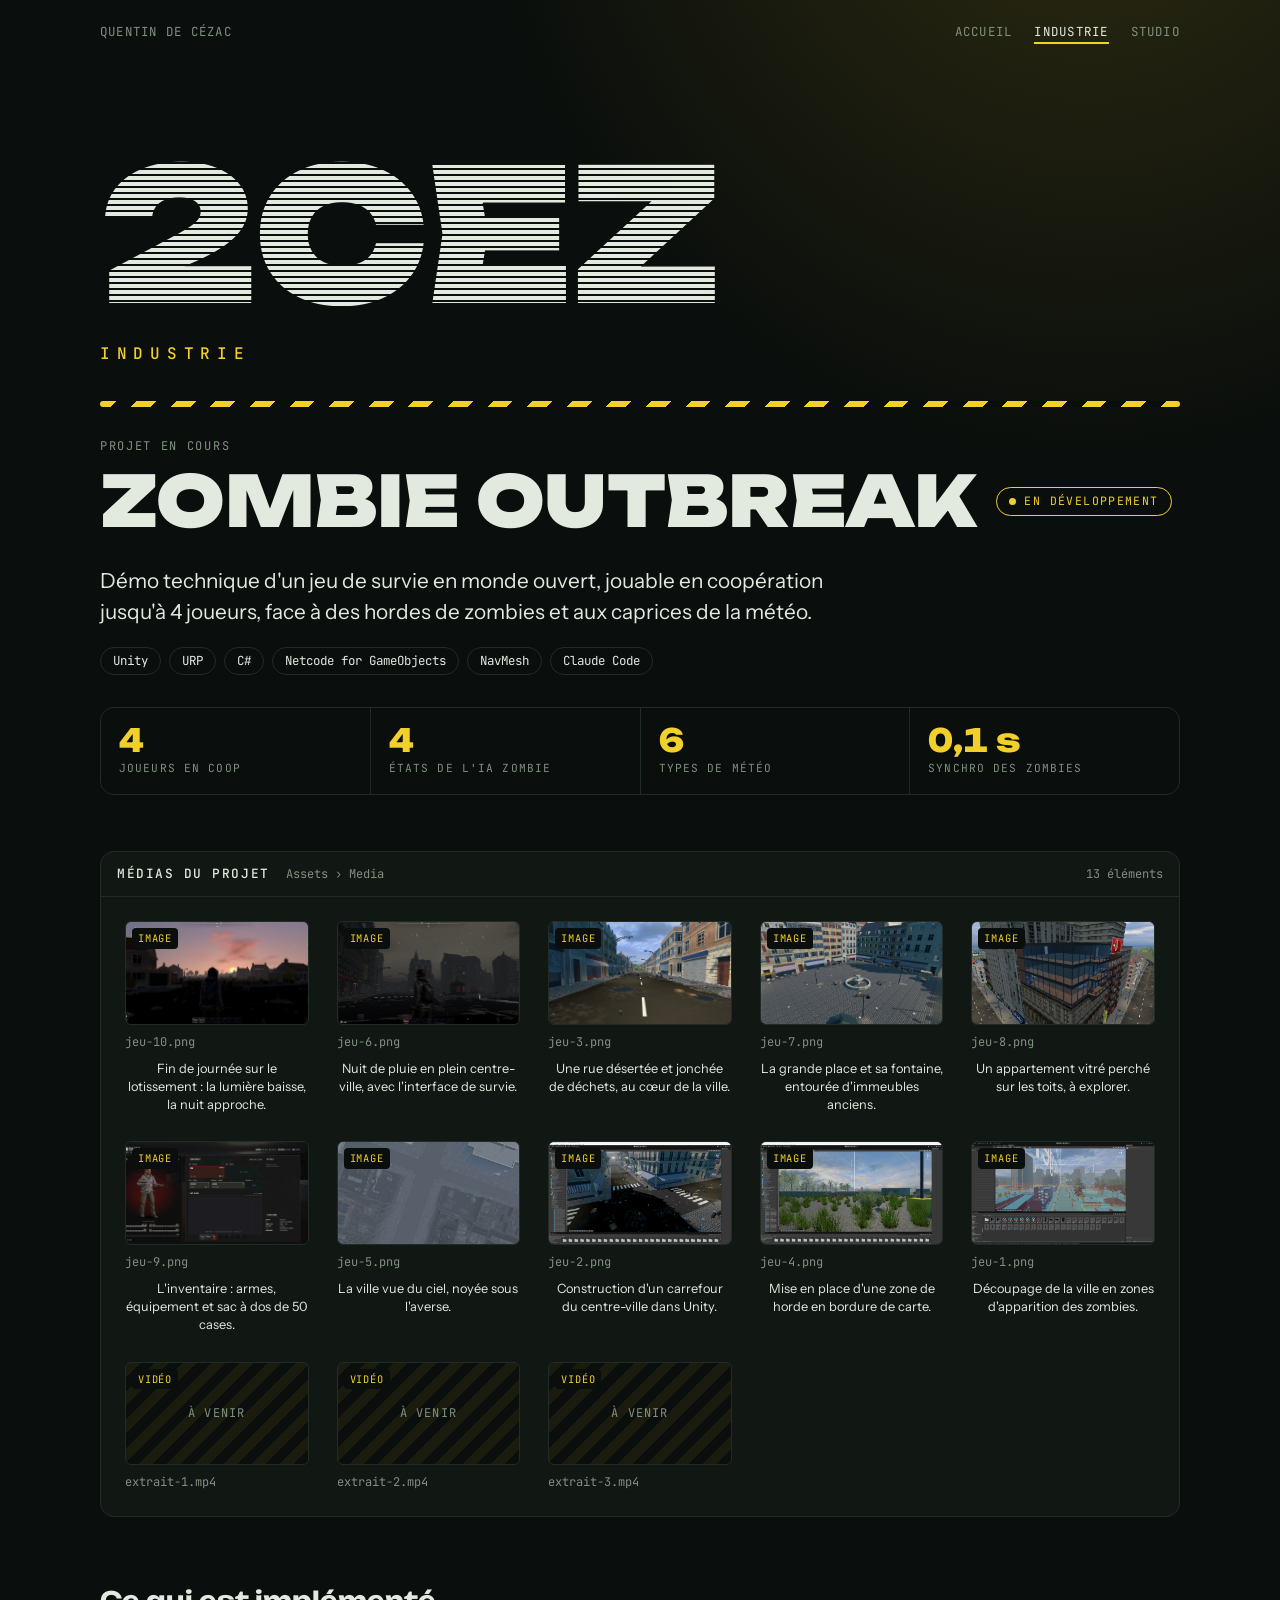
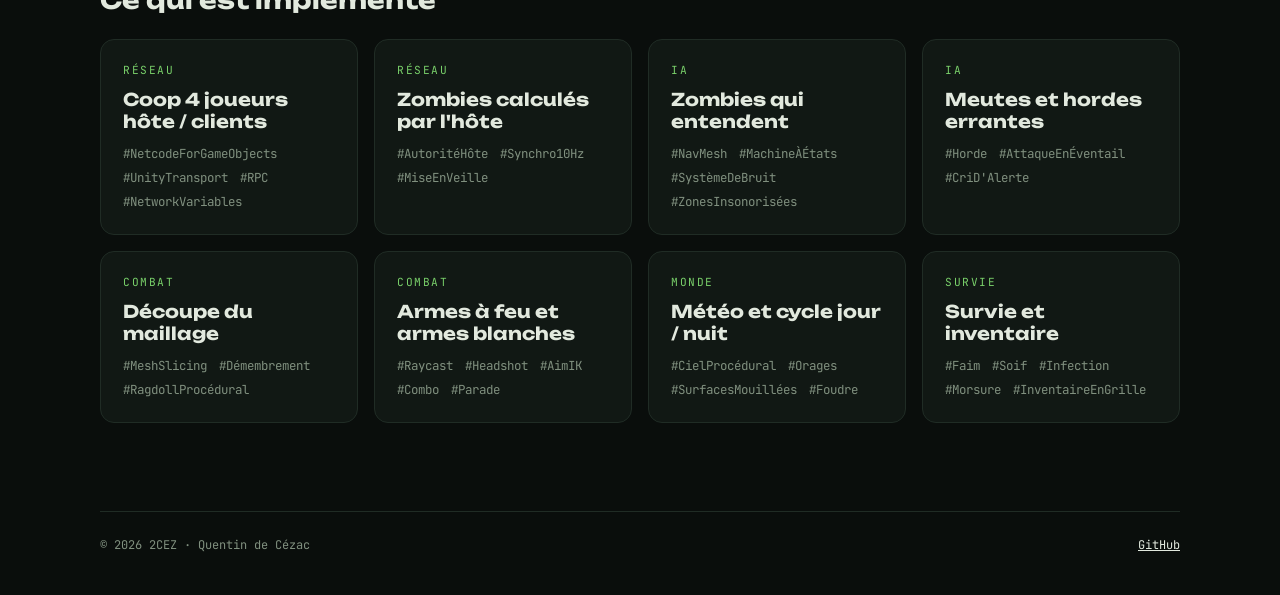
==== commit cc63abdb: "Ajoute les instrumentales et des descriptions aux photos - Branche les 4 instrumentales dans la page" ====
--- a/industrie.html
+++ b/industrie.html
@@ -69,94 +69,104 @@
 
         <div class="assets">
           <!-- Captures en jeu d'abord, captures de l'éditeur Unity à la fin -->
-          <button class="asset" type="button" data-type="image" data-src="images/jeu-10.png" data-caption="Coucher de soleil sur le lotissement">
+          <button class="asset" type="button" data-type="image" data-src="images/jeu-10.png" data-caption="Coucher de soleil sur le lotissement" data-desc="Fin de journée sur le lotissement : la lumière baisse, la nuit approche.">
             <span class="asset-thumb">
               <img src="images/jeu-10.png" alt="Coucher de soleil sur le lotissement – Zombie Outbreak" loading="lazy">
               <span class="asset-empty">À venir</span>
               <span class="asset-kind">Image</span>
             </span>
             <span class="asset-name">jeu-10.png</span>
-          </button>
-
-          <button class="asset" type="button" data-type="image" data-src="images/jeu-6.png" data-caption="La ville sous la pluie, de nuit">
+            <span class="asset-desc">Fin de journée sur le lotissement : la lumière baisse, la nuit approche.</span>
+          </button>
+
+          <button class="asset" type="button" data-type="image" data-src="images/jeu-6.png" data-caption="La ville sous la pluie, de nuit" data-desc="Nuit de pluie en plein centre-ville, avec l'interface de survie.">
             <span class="asset-thumb">
               <img src="images/jeu-6.png" alt="La ville sous la pluie, de nuit – Zombie Outbreak" loading="lazy">
               <span class="asset-empty">À venir</span>
               <span class="asset-kind">Image</span>
             </span>
             <span class="asset-name">jeu-6.png</span>
-          </button>
-
-          <button class="asset" type="button" data-type="image" data-src="images/jeu-3.png" data-caption="Rue abandonnée">
+            <span class="asset-desc">Nuit de pluie en plein centre-ville, avec l'interface de survie.</span>
+          </button>
+
+          <button class="asset" type="button" data-type="image" data-src="images/jeu-3.png" data-caption="Rue abandonnée" data-desc="Une rue désertée et jonchée de déchets, au cœur de la ville.">
             <span class="asset-thumb">
               <img src="images/jeu-3.png" alt="Rue abandonnée – Zombie Outbreak" loading="lazy">
               <span class="asset-empty">À venir</span>
               <span class="asset-kind">Image</span>
             </span>
             <span class="asset-name">jeu-3.png</span>
-          </button>
-
-          <button class="asset" type="button" data-type="image" data-src="images/jeu-7.png" data-caption="Place du centre-ville">
+            <span class="asset-desc">Une rue désertée et jonchée de déchets, au cœur de la ville.</span>
+          </button>
+
+          <button class="asset" type="button" data-type="image" data-src="images/jeu-7.png" data-caption="Place du centre-ville" data-desc="La grande place et sa fontaine, entourée d'immeubles anciens.">
             <span class="asset-thumb">
               <img src="images/jeu-7.png" alt="Place du centre-ville – Zombie Outbreak" loading="lazy">
               <span class="asset-empty">À venir</span>
               <span class="asset-kind">Image</span>
             </span>
             <span class="asset-name">jeu-7.png</span>
-          </button>
-
-          <button class="asset" type="button" data-type="image" data-src="images/jeu-8.png" data-caption="Immeuble et appartement vitré">
+            <span class="asset-desc">La grande place et sa fontaine, entourée d'immeubles anciens.</span>
+          </button>
+
+          <button class="asset" type="button" data-type="image" data-src="images/jeu-8.png" data-caption="Immeuble et appartement vitré" data-desc="Un appartement vitré perché sur les toits, à explorer.">
             <span class="asset-thumb">
               <img src="images/jeu-8.png" alt="Immeuble et appartement vitré – Zombie Outbreak" loading="lazy">
               <span class="asset-empty">À venir</span>
               <span class="asset-kind">Image</span>
             </span>
             <span class="asset-name">jeu-8.png</span>
-          </button>
-
-          <button class="asset" type="button" data-type="image" data-src="images/jeu-9.png" data-caption="Écran d'inventaire">
+            <span class="asset-desc">Un appartement vitré perché sur les toits, à explorer.</span>
+          </button>
+
+          <button class="asset" type="button" data-type="image" data-src="images/jeu-9.png" data-caption="Écran d'inventaire" data-desc="L'inventaire : armes, équipement et sac à dos de 50 cases.">
             <span class="asset-thumb">
               <img src="images/jeu-9.png" alt="Écran d'inventaire – Zombie Outbreak" loading="lazy">
               <span class="asset-empty">À venir</span>
               <span class="asset-kind">Image</span>
             </span>
             <span class="asset-name">jeu-9.png</span>
-          </button>
-
-          <button class="asset" type="button" data-type="image" data-src="images/jeu-5.png" data-caption="Vue aérienne sous la pluie">
+            <span class="asset-desc">L'inventaire : armes, équipement et sac à dos de 50 cases.</span>
+          </button>
+
+          <button class="asset" type="button" data-type="image" data-src="images/jeu-5.png" data-caption="Vue aérienne sous la pluie" data-desc="La ville vue du ciel, noyée sous l'averse.">
             <span class="asset-thumb">
               <img src="images/jeu-5.png" alt="Vue aérienne sous la pluie – Zombie Outbreak" loading="lazy">
               <span class="asset-empty">À venir</span>
               <span class="asset-kind">Image</span>
             </span>
             <span class="asset-name">jeu-5.png</span>
-          </button>
-
-          <button class="asset" type="button" data-type="image" data-src="images/jeu-2.png" data-caption="Carrefour vu dans l'éditeur Unity">
+            <span class="asset-desc">La ville vue du ciel, noyée sous l'averse.</span>
+          </button>
+
+          <button class="asset" type="button" data-type="image" data-src="images/jeu-2.png" data-caption="Carrefour vu dans l'éditeur Unity" data-desc="Construction d'un carrefour du centre-ville dans Unity.">
             <span class="asset-thumb">
               <img src="images/jeu-2.png" alt="Carrefour vu dans l'éditeur Unity – Zombie Outbreak" loading="lazy">
               <span class="asset-empty">À venir</span>
               <span class="asset-kind">Image</span>
             </span>
             <span class="asset-name">jeu-2.png</span>
-          </button>
-
-          <button class="asset" type="button" data-type="image" data-src="images/jeu-4.png" data-caption="Zone de horde dans l'éditeur Unity">
+            <span class="asset-desc">Construction d'un carrefour du centre-ville dans Unity.</span>
+          </button>
+
+          <button class="asset" type="button" data-type="image" data-src="images/jeu-4.png" data-caption="Zone de horde dans l'éditeur Unity" data-desc="Mise en place d'une zone de horde en bordure de carte.">
             <span class="asset-thumb">
               <img src="images/jeu-4.png" alt="Zone de horde dans l'éditeur Unity – Zombie Outbreak" loading="lazy">
               <span class="asset-empty">À venir</span>
               <span class="asset-kind">Image</span>
             </span>
             <span class="asset-name">jeu-4.png</span>
-          </button>
-
-          <button class="asset" type="button" data-type="image" data-src="images/jeu-1.png" data-caption="Zones d'apparition dans l'éditeur Unity">
+            <span class="asset-desc">Mise en place d'une zone de horde en bordure de carte.</span>
+          </button>
+
+          <button class="asset" type="button" data-type="image" data-src="images/jeu-1.png" data-caption="Zones d'apparition dans l'éditeur Unity" data-desc="Découpage de la ville en zones d'apparition des zombies.">
             <span class="asset-thumb">
               <img src="images/jeu-1.png" alt="Zones d'apparition dans l'éditeur Unity – Zombie Outbreak" loading="lazy">
               <span class="asset-empty">À venir</span>
               <span class="asset-kind">Image</span>
             </span>
             <span class="asset-name">jeu-1.png</span>
+            <span class="asset-desc">Découpage de la ville en zones d'apparition des zombies.</span>
           </button>
           
           <button class="asset" type="button" data-type="video" data-src="videos/extrait-1.mp4" data-caption="Extrait vidéo 1">
--- a/style.css
+++ b/style.css
@@ -1020,6 +1020,13 @@
   overflow-wrap: anywhere;
 }
 
+.asset-desc {
+  font-size: 0.8rem;
+  line-height: 1.4;
+  color: var(--fg);
+  text-align: center;
+}
+
 /* Visionneuse plein écran */
 .viewer {
   width: min(1000px, calc(100vw - 32px));
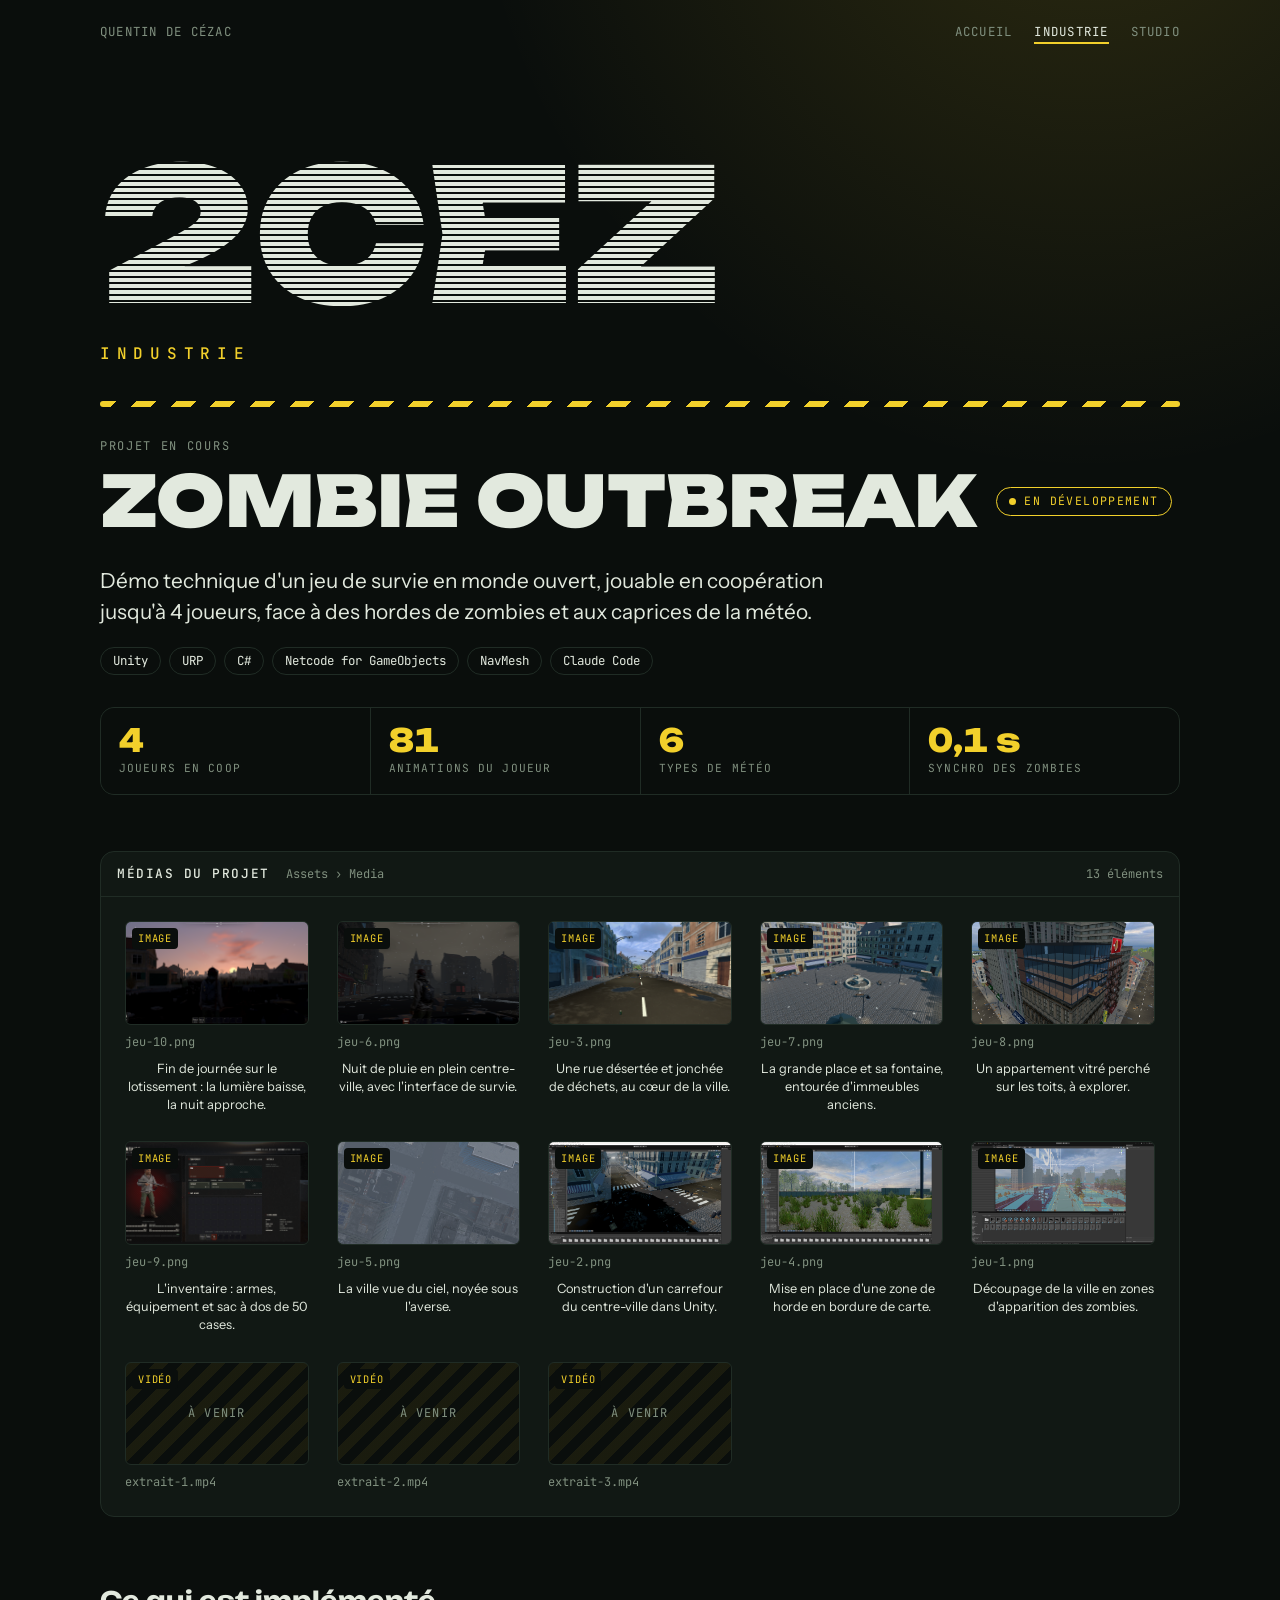
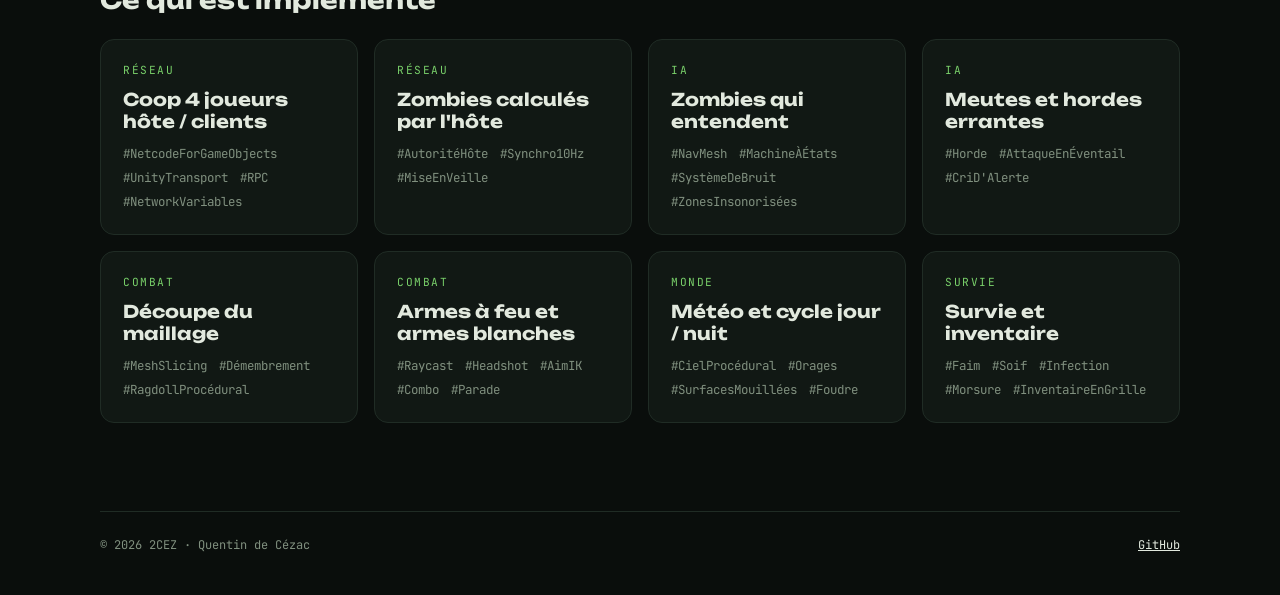
==== commit 9b98e084: "Affiche le nombre d'animations du joueur et réordonne les instrumentales - Remplace « États de l'IA " ====
--- a/industrie.html
+++ b/industrie.html
@@ -53,7 +53,7 @@
 
         <dl class="figures">
           <div><dt>Joueurs en coop</dt><dd>4</dd></div>
-          <div><dt>États de l'IA zombie</dt><dd>4</dd></div>
+          <div><dt>Animations du joueur</dt><dd>81</dd></div>
           <div><dt>Types de météo</dt><dd>6</dd></div>
           <div><dt>Synchro des zombies</dt><dd>0,1 s</dd></div>
         </dl>
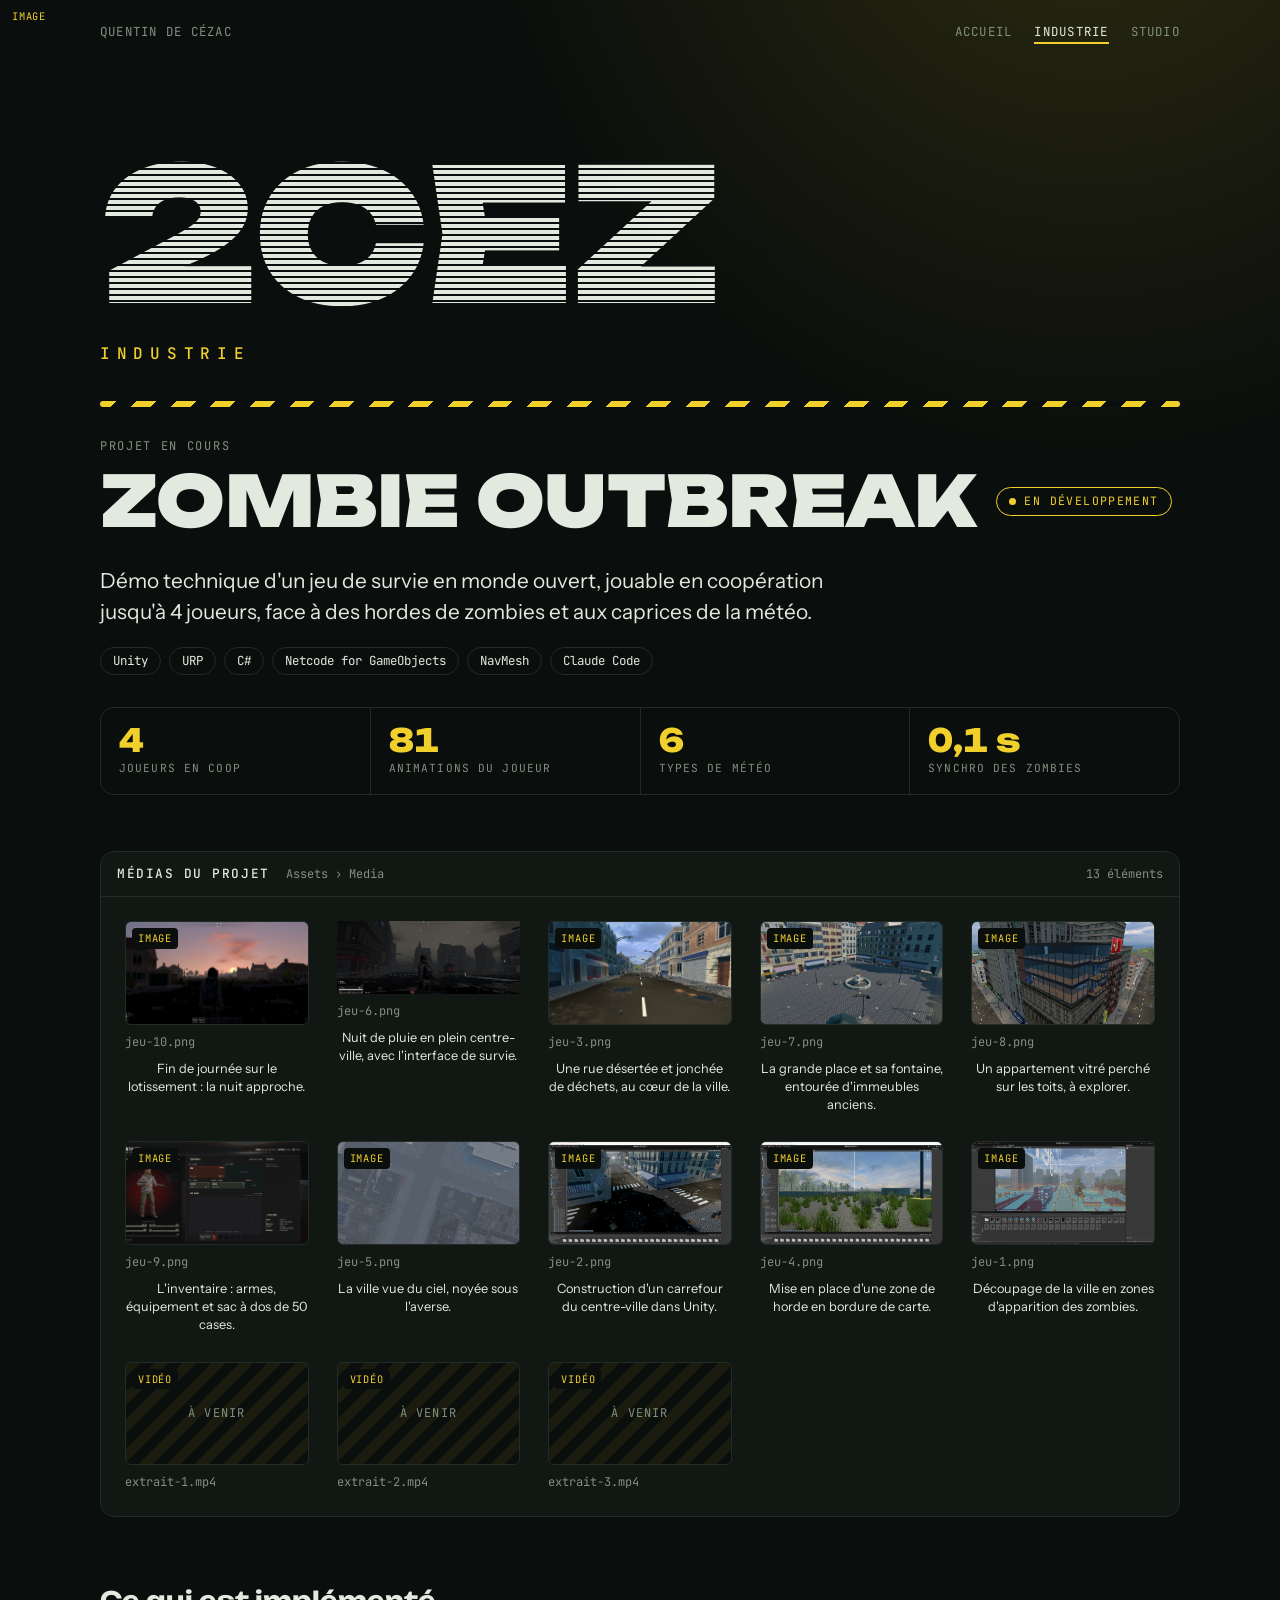
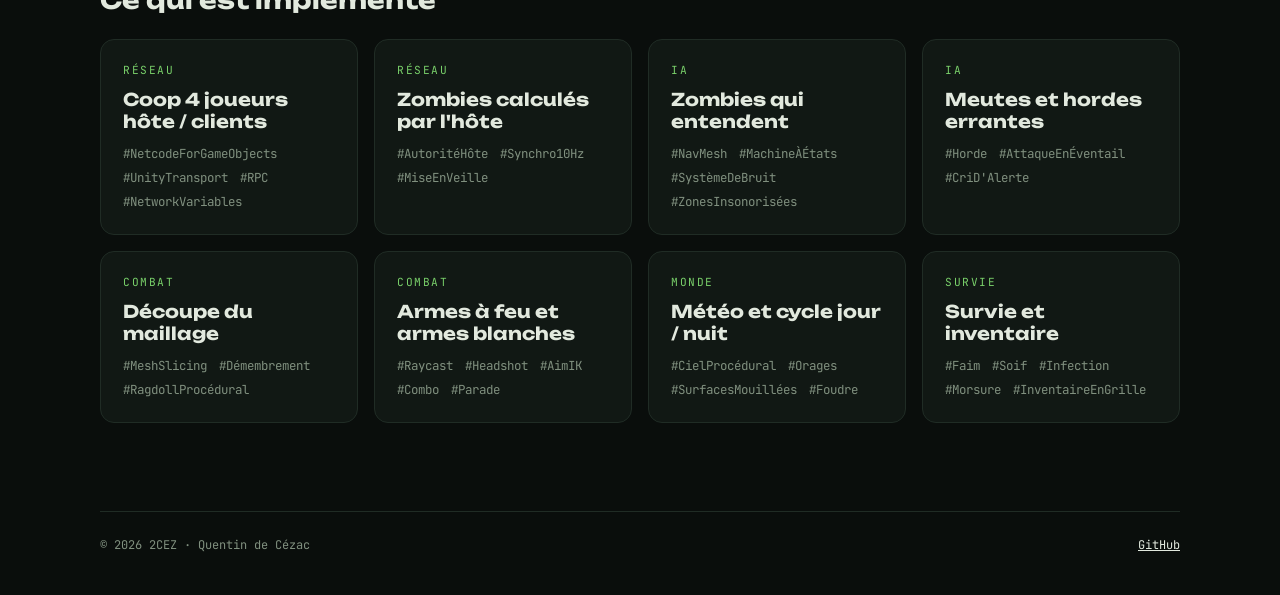
==== commit 8824f827: "Update industrie.html" ====
--- a/industrie.html
+++ b/industrie.html
@@ -69,17 +69,17 @@
 
         <div class="assets">
           <!-- Captures en jeu d'abord, captures de l'éditeur Unity à la fin -->
-          <button class="asset" type="button" data-type="image" data-src="images/jeu-10.png" data-caption="Coucher de soleil sur le lotissement" data-desc="Fin de journée sur le lotissement : la lumière baisse, la nuit approche.">
+          <button class="asset" type="button" data-type="image" data-src="images/jeu-10.png" data-caption="Coucher de soleil sur le lotissement" data-desc="La nuit approche.">
             <span class="asset-thumb">
               <img src="images/jeu-10.png" alt="Coucher de soleil sur le lotissement – Zombie Outbreak" loading="lazy">
               <span class="asset-empty">À venir</span>
               <span class="asset-kind">Image</span>
             </span>
             <span class="asset-name">jeu-10.png</span>
-            <span class="asset-desc">Fin de journée sur le lotissement : la lumière baisse, la nuit approche.</span>
-          </button>
-
-          <button class="asset" type="button" data-type="image" data-src="images/jeu-6.png" data-caption="La ville sous la pluie, de nuit" data-desc="Nuit de pluie en plein centre-ville, avec l'interface de survie.">
+            <span class="asset-desc">Fin de journée sur le lotissement : la nuit approche.</span>
+          </button>
+
+          <button class="asset" type="button" data-type="image" data-src="images/jeu-6.png" data-caption="La ville sous la pluie, de nuit"
             <span class="asset-thumb">
               <img src="images/jeu-6.png" alt="La ville sous la pluie, de nuit – Zombie Outbreak" loading="lazy">
               <span class="asset-empty">À venir</span>
